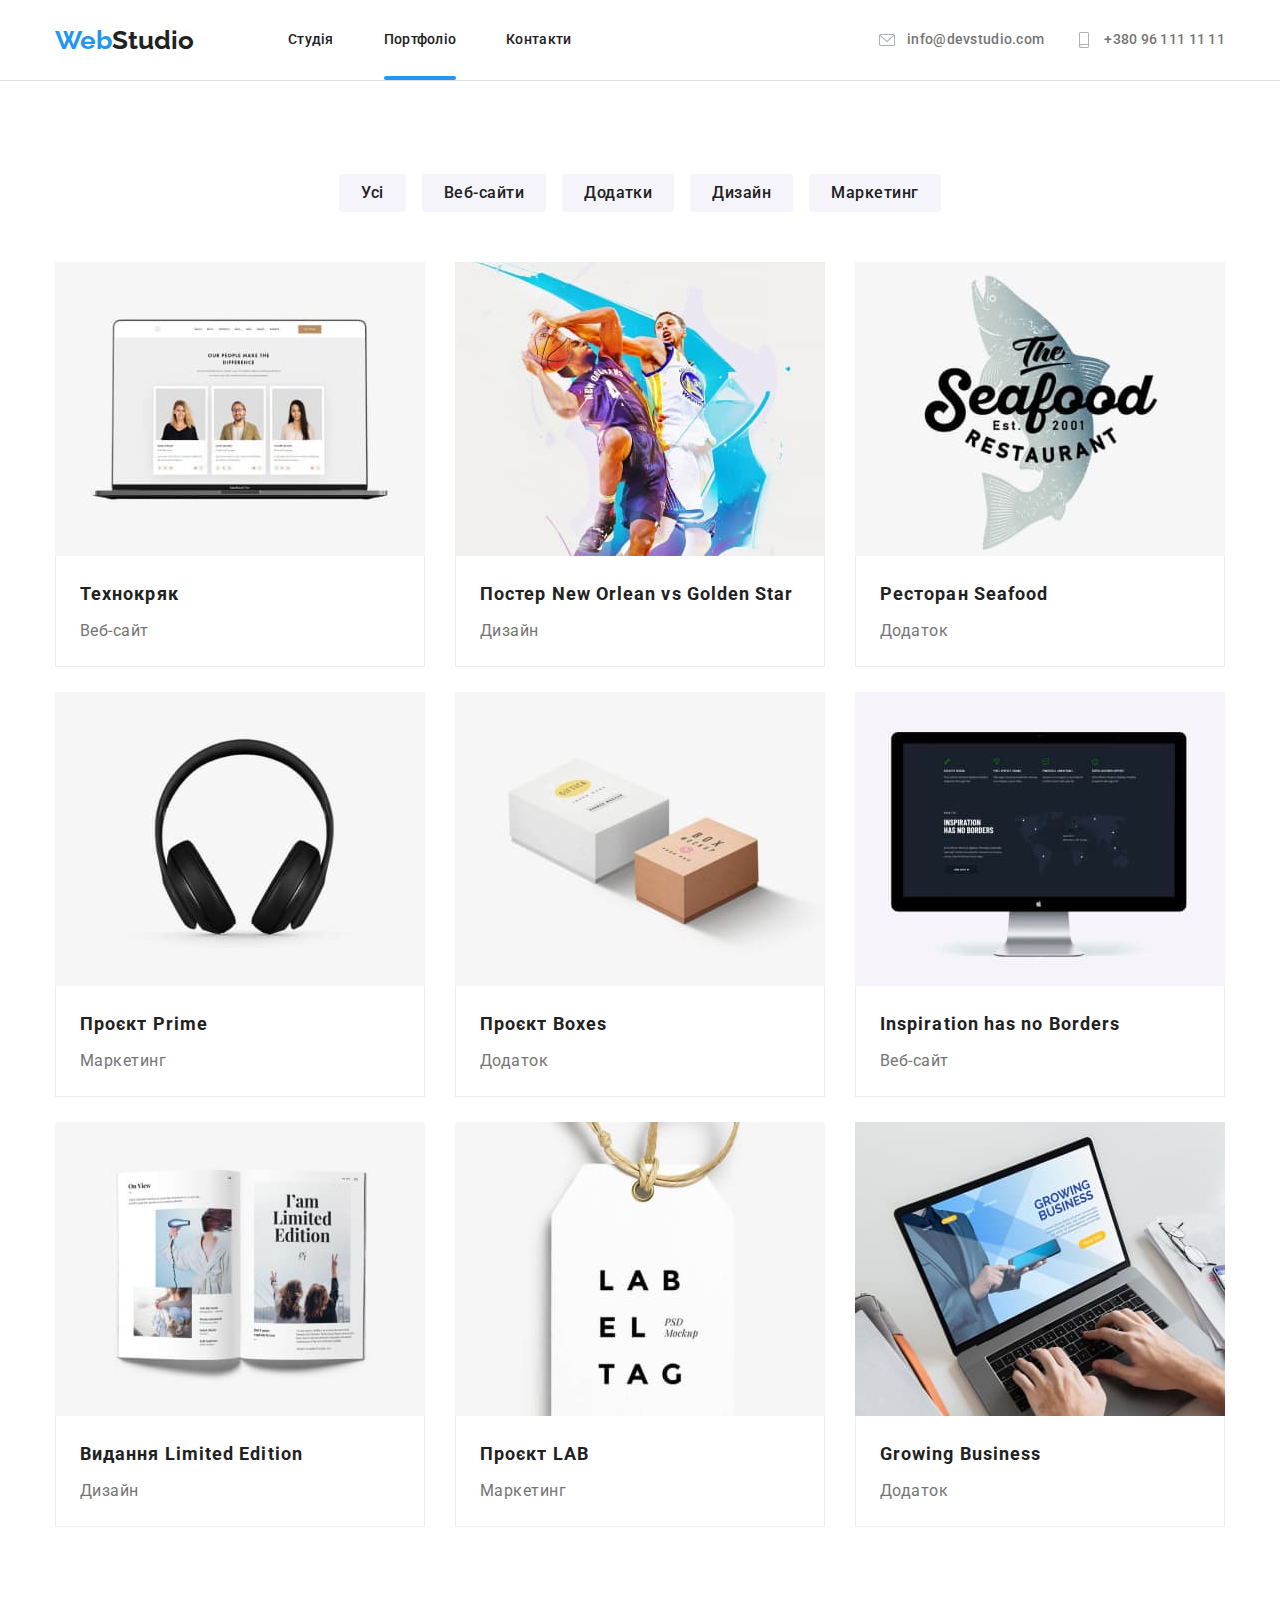
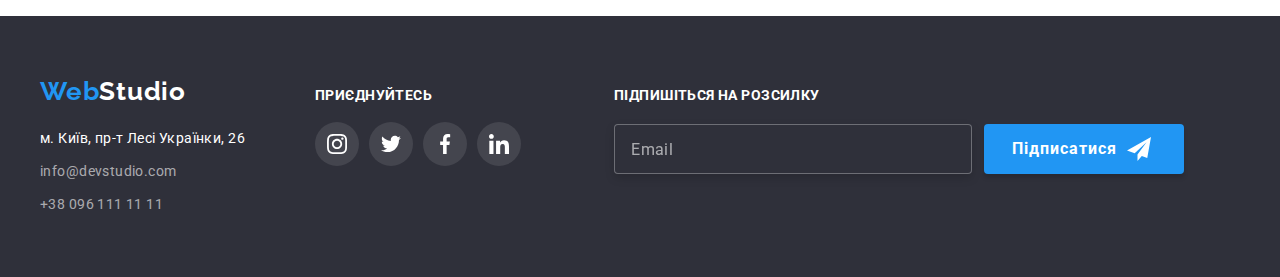
==== portfolio.html @ 2f9e38d9 "v8" ====
<!DOCTYPE html>
<html lang="en">
<head>
    <meta charset="UTF-8">
    <meta http-equiv="X-UA-Compatible" content="IE=edge">
    <meta name="viewport" content="width=device-width, initial-scale=1.0">
    <title>Portfolio</title>
    <link rel="preconnect" href="https://fonts.googleapis.com">
    <link rel="preconnect" href="https://fonts.gstatic.com" crossorigin>
    <link href="https://fonts.googleapis.com/css2?family=Raleway:wght@700&family=Roboto:wght@400;500;700;900&display=swap" rel="stylesheet">
    <link rel="stylesheet" href="https://cdnjs.cloudflare.com/ajax/libs/modern-normalize/1.1.0/modern-normalize.min.css">
    <link rel="stylesheet" href="./css/main.min.css">
</head>

<body>
    <header class="header">
            <div class="header-box  header-box--conteiner header-box--div-header">
                    <a class="header__logo-studio" href="./index.html"><span class="header__logo-web">Web</span>Studio</a>
            
                    

                        <nav>
                            <ul class="site-nav">   
                                
                                <li class="site-nav__item"><a href="./index.html" class="site-nav__link">Студія</a></li>
                                <li class="site-nav__item"><a href="./portfolio.html" class="site-nav__link site-nav__link--current">Портфоліо</a></li>
                                <li class="site-nav__item"><a href="" class="site-nav__link">Контакти</a></li>
                            </ul>
                
                        </nav>
                    
                        
                        <ul class="contacts">

                            <li class="contacts__item"> 
                                        <a href="mailto:info@devstudio.com" class="contacts__mailto-link">
                                        
                                            <svg class="contacts__icons" width="20px" height="16px">
                                            
                                                <use href="./images/icons.svg#icon-envelope"></use>
                                            
                                            </svg>

                                            info@devstudio.com 

                                        </a>
                             </li>

                            <li class="contacts__item"> 
                                    <a href="tel:+380961111111" class="contacts__tel-link">
                                        <svg class="contacts__icons" width="20px" height="16px">
                                        
                                            <use href="./images/icons.svg#icon-smartphone"></use>
                                        
                                        </svg>
                                        +380 96 111 11 11
                                    </a>
                            </li>
                        </ul>
                        
            </div>
                
    </header>
    <main class="main-flex">
        
        <section class="section">
            
                
                <h1 class="visually-hidden">Наші проекти</h1>
                <ul class="buttons-filters">
                    <li><button type="button" class="button-filter-item all">Усі</button></li>
                    <li><button type="button" class="button-filter-item">Веб-сайти</button></li>
                    <li><button type="button" class="button-filter-item">Додатки</button></li>
                    <li><button type="button" class="button-filter-item">Дизайн</button></li>
                    <li><button type="button" class="button-filter-item">Маркетинг</button></li>
                </ul>
                


             
                <ul class="cards-title">
                    
                    <li class="cards">
                        
                            
                        <a href="#" class="cards-link"> 
                                
                            <div class="description">

                                <img src="./images/texnocrack.jpg" alt="фото" width="370" style="display: block;">
                                <p class="description-text">
                                    Ресурс пропонує комплексні пропозиції з різним рівнем функціоналу та сервісів. 
                                    Все це дозволить відвідувачу отримати вичерпні відомості про компанію чи приватну особу.
                                </p>
                            </div>

                            <div class="cards-text">
                                <h2>Технокряк</h2> 
                                <p>Веб-сайт</p>
                            </div>
                                    
                        </a>
                            
                       
                    </li>

                    <li class="cards">
                        <a href="#" class="cards-link">
                            <div class="description">
                                <img src="./images/bascetball.jpg" alt="фото" width="370" style="display: block;">
                                <p class="description-text">
                                    Ресурс пропонує комплексні пропозиції з різним рівнем функціоналу та сервісів.
                                    Все це дозволить відвідувачу отримати вичерпні відомості про компанію чи приватну особу.
                                </p>
                            </div>
                            
                            <div class="cards-text">
                                <h2>Постер New Orlean vs Golden Star</h2> 
                                <p>Дизайн</p>
                            </div>    
                        </a>
                    </li>

                    <li class="cards">
                        <a href="#" class="cards-link">
                            <div class="description">
                            
                                <img src="./images/restaurant.jpg" alt="фото" width="370" style="display: block;">
                                <p class="description-text">
                                    Ресурс пропонує комплексні пропозиції з різним рівнем функціоналу та сервісів.
                                    Все це дозволить відвідувачу отримати вичерпні відомості про компанію чи приватну особу.
                                </p>
                            </div>

                            <div class="cards-text">
                                <h2>Ресторан Seafood</h2> 
                                <p>Додаток</p>
                            </div>    
                        </a>
                    </li>

                    <li class="cards">
                        <a href="#" class="cards-link">
                            <div class="description">
                            
                                <img src="./images/headset.jpg" alt="фото" width="370" style="display: block;">
                                <p class="description-text">
                                    Ресурс пропонує комплексні пропозиції з різним рівнем функціоналу та сервісів.
                                    Все це дозволить відвідувачу отримати вичерпні відомості про компанію чи приватну особу.
                                </p>
                            </div>

                            <div class="cards-text">
                                <h2>Проєкт Prime</h2> 
                                <p>Маркетинг</p>
                            </div>    
                        </a>
                    </li>

                    <li class="cards">
                        <a href="#" class="cards-link">
                            <div class="description">
                            
                                <img src="./images/boxs.jpg" alt="фото" width="370" style="display: block;">
                                <p class="description-text">
                                    Ресурс пропонує комплексні пропозиції з різним рівнем функціоналу та сервісів.
                                    Все це дозволить відвідувачу отримати вичерпні відомості про компанію чи приватну особу.
                                </p>
                            </div>

                            <div class="cards-text">
                                <h2>Проєкт Boxes</h2> 
                                <p>Додаток</p>
                            </div>    
                        </a>
                    </li>

                    <li class="cards">
                        <a href="#" class="cards-link">
                            <div class="description">
                            
                                <img src="./images/computer.jpg" alt="фото" width="370" style="display: block;">
                                <p class="description-text">
                                    Ресурс пропонує комплексні пропозиції з різним рівнем функціоналу та сервісів.
                                    Все це дозволить відвідувачу отримати вичерпні відомості про компанію чи приватну особу.
                                </p>
                            </div>

                            <div class="cards-text">
                                <h2>Inspiration has no Borders</h2> 
                                <p>Веб-сайт</p>
                            </div>    
                        </a>
                    </li>

                    <li class="cards">
                        <a href="#" class="cards-link">
                            <div class="description">
                            
                                <img src="./images/limitededition.jpg" alt="фото" width="370" style="display: block;">
                                <p class="description-text">
                                    Ресурс пропонує комплексні пропозиції з різним рівнем функціоналу та сервісів.
                                    Все це дозволить відвідувачу отримати вичерпні відомості про компанію чи приватну особу.
                                </p>
                            </div>

                            <div class="cards-text">
                                <h2>Видання Limited Edition</h2> 
                                <p>Дизайн</p>
                            </div>    
                        </a>
                    </li>

                    <li class="cards">
                        <a href="#" class="cards-link">
                            <div class="description">
                            
                                <img src="./images//labeltag.jpg" alt="фото" width="370" style="display: block;">
                                <p class="description-text">
                                    Ресурс пропонує комплексні пропозиції з різним рівнем функціоналу та сервісів.
                                    Все це дозволить відвідувачу отримати вичерпні відомості про компанію чи приватну особу.
                                </p>
                            </div>

                            <div class="cards-text">
                                <h2>Проєкт LAB</h2> 
                                <p>Маркетинг</p>
                            </div>    
                        </a>
                        
                    </li>

                    <li class="cards">
                        <a href="#" class="cards-link">
                            <div class="description">
                            
                                <img src="./images/growingbusiness.jpg" alt="фото" width="370" style="display: block;">
                                <p class="description-text">
                                    Ресурс пропонує комплексні пропозиції з різним рівнем функціоналу та сервісів.
                                    Все це дозволить відвідувачу отримати вичерпні відомості про компанію чи приватну особу.
                                </p>
                            </div>

                            <div class="cards-text">
                                <h2>Growing Business</h2> 
                                <p>Додаток</p>
                            </div>    
                        </a>
                    </li>
                </ul>
            
            </section>
            
    </main>

<footer class="footer">
    <div class="conteiner-footer">
        <div class="text-footer">
            <a class="logo-studio-footer" href="/index.html"><span class="logo-web-footer">Web</span>Studio</a>


            <address>



                <ul class="link-footer-css">
                    <li>
                        <a href="https://goo.gl/maps/pFW4mfFTcQWzBByp8" target="_blank " rel="noreferrer noopener"
                            class="footer-adress">м. Київ, пр-т Лесі Українки, 26</a>
                    </li>

                    <li>
                        <a href="mailto:info@devstudio.com" class="link-footer">info@devstudio.com</a>
                    </li>

                    <li>
                        <a href="tel:+380961111111" class="link-footer">+38 096 111 11 11</a>
                    </li>
                </ul>
            </address>
        </div>


        <div class="footer-soc-links">
            <h2>Приєднуйтесь</h2>

            <ul class="footer-soc-list">
                <li class="footer-soc-item">
                    <a href="#" class="footer-soc-link">

                        <svg class="footer-soc-icons" width="20px" height="20px">

                            <use href="./images/icons.svg#icon-instagram"></use>

                        </svg>
                    </a>
                </li>

                <li class="footer-soc-item">
                    <a href="#" class="footer-soc-link">

                        <svg class="footer-soc-icons" width="20px" height="20px">

                            <use href="./images/icons.svg#icon-twitter"></use>

                        </svg>
                    </a>
                </li>
                <li class="footer-soc-item">
                    <a href="#" class="footer-soc-link">

                        <svg class="footer-soc-icons" width="20px" height="20px">

                            <use href="./images/icons.svg#icon-facebook"></use>

                        </svg>
                    </a>
                </li>
                <li class="footer-soc-item">
                    <a href="#" class="footer-soc-link">

                        <svg class="footer-soc-icons" width="20px" height="20px">

                            <use href="./images/icons.svg#icon-linkedin"></use>

                        </svg>
                    </a>
                </li>
            </ul>
        </div>
        <div class="subscribe-tg">
            <form class="subscribe-tg-form">

                <label for="mail">Підпишіться на розсилку</label>
                <div class="subscribe-box">
                    <input type="email" name="mail" id="mail" required placeholder="Email">


                    <button type="submit">Підписатися
                        <svg class="subscribe-icon" width="20px" height="20px">

                            <use href="./images/iconsend.svg#icon-send"></use>

                        </svg>
                    </button>

                </div>


            </form>

        </div>



    </div>
</footer>
    
</body>
</html>
---- css/main.min.css ----
a{text-decoration:none}li{list-style:none}h1,h2,h3,h4,h5,h6,p,ul{margin:0;padding:0}.section{padding-bottom:94px;padding-top:94px}.visually-hidden{position:absolute;width:1px;height:1px;margin:-1px;border:0;padding:0;white-space:nowrap;-webkit-clip-path:inset(100%);clip-path:inset(100%);clip:rect(0 0 0 0);overflow:hidden}.header{box-shadow:0px 1px 0px rgba(0,0,0,.12)}.header-box{display:flex}.header-box--conteiner{width:1200px;padding:0px 15px;align-items:center;margin-left:auto;margin-right:auto}.header__logo-studio{color:#212121;font-family:"Raleway";font-style:normal;font-weight:700;font-size:26px;line-height:31px;margin-right:94px}.header__logo-studio .header__logo-web{color:#2196f3;font-family:"Raleway";font-style:normal;font-weight:700;font-size:26px;line-height:1.19}.site-nav{display:flex;margin-left:auto;margin:0}.site-nav li{margin-right:50px}.site-nav .site-nav__item:last-child{margin:0px}.site-nav__link{position:relative;font-family:"Roboto";font-style:normal;font-weight:500;font-size:14px;line-height:1.14;letter-spacing:.02em;color:#212121;padding:32px 0px;display:block}.site-nav__link::after{position:absolute;content:"";width:100%;height:4px;display:block;border-radius:2px;background-color:#2196f3;bottom:0;left:0;opacity:0;transition:250ms cubic-bezier(0.4, 0, 0.2, 1)}.site-nav__link:hover::after{opacity:1}.site-nav__link--current::after{opacity:1}.site-nav__link-current{color:#2196f3}.site-nav__link:hover,.site-nav__link:focus{color:#2196f3;transition:250ms cubic-bezier(0.4, 0, 0.2, 1)}.contacts{display:flex;margin-left:auto}.contacts .site-nav__item+.site-nav__item{margin-left:34px}.contacts__mailto-link{font-family:"Roboto";font-style:normal;font-weight:500;font-size:14px;line-height:1.14;letter-spacing:.02em;color:#757575;padding:32px 0px;display:flex;align-items:center;margin-right:30px}.contacts__mailto-link:hover,.contacts__mailto-link:focus{color:#2196f3;transition:250ms cubic-bezier(0.4, 0, 0.2, 1)}.contacts__tel-link{font-family:"Roboto";font-style:normal;font-weight:500;font-size:14px;line-height:1.14;letter-spacing:.02em;color:#757575;padding:32px 0px;display:flex;align-items:center}.contacts__tel-link:hover,.contacts__tel-link:focus{color:#2196f3;transition:250ms cubic-bezier(0.4, 0, 0.2, 1)}.contacts__icons{fill:#afb1b8;margin-right:10px}.contacts__mailto-link:hover .contacts__icons{fill:#2196f3;transition:250ms cubic-bezier(0.4, 0, 0.2, 1)}.contacts__mailto-link:focus .contacts__icons{fill:#2196f3;transition:250ms cubic-bezier(0.4, 0, 0.2, 1)}.contacts__tel-link:hover .contacts__icons{fill:#2196f3;transition:250ms cubic-bezier(0.4, 0, 0.2, 1)}.contacts__tel-link:focus .contacts__icons{fill:#2196f3;transition:250ms cubic-bezier(0.4, 0, 0.2, 1)}.tittle-section{padding:200px 0px;max-width:1600px;height:600px;margin-left:auto;margin-right:auto;background-color:#2f303a;background-image:linear-gradient(to right, rgba(47, 48, 58, 0.4), rgba(47, 48, 58, 0.4)),url(../images/mainbckg.jpg);background-repeat:no-repeat;background-size:cover;background-position:center}.tittle-section__heading{font-family:"Roboto";font-style:normal;font-weight:900;font-size:44px;line-height:1.36;color:#fff;text-align:center;margin-left:auto;margin-right:auto}.tittle-section__button{background-color:#2196f3;box-shadow:0px 4px 4px rgba(0,0,0,.15);border-radius:4px;border:none;font-family:"Roboto";font-style:normal;font-weight:700;line-height:1.875;color:#fff;display:block;padding:10px 32px 10px 32px;margin-left:auto;margin-right:auto;cursor:pointer;margin-top:30px}.tittle-section__button:hover{background-color:#4682b4;transition:250ms cubic-bezier(0.4, 0, 0.2, 1)}.section-advantages li{margin-left:30px;width:270px}.section-advantages h3{font-family:"Roboto";font-style:normal;font-weight:700;font-size:14px;line-height:1.14;letter-spacing:.03em;text-transform:uppercase;margin-bottom:10px}.section-advantages p{font-family:"Roboto";font-style:normal;font-weight:400;font-size:14px;line-height:1.71;letter-spacing:.03em;color:#757575}.section-advantages__box{background:#f5f4fa;border-radius:4px;display:flex;align-items:center;justify-content:center;width:270px;height:120px;gap:35px;margin-bottom:27px}.section-advantages__list{display:flex;justify-content:center}.section-advantages__list li:first-child{margin:0}.tittle-photo{padding-top:0px}.conteiner-two{width:1200px;margin-left:auto;margin-right:auto;align-items:center}.conteiner-two h2{font-family:"Roboto";font-style:normal;font-weight:700;font-size:36px;line-height:1.16;letter-spacing:.03em;color:#212121;text-align:center;margin-bottom:50px}.displayed-foto{display:flex;justify-content:center}.displayed-foto .displayed:last-child{margin:0px}.displayed-foto .displayed{margin-right:30px}.displayed-thumb{position:relative}.displayed-thumb .box-bkg{position:absolute;background:rgba(47,48,58,.8);width:370px;height:70px;bottom:0}.displayed-thumb .box-bkg h3{position:absolute;top:50%;left:50%;transform:translate(-50%, -50%);font-family:"Roboto";font-style:normal;font-weight:700;font-size:14px;line-height:.87;text-align:center;letter-spacing:.03em;text-transform:uppercase;color:#fff}.team{background:#f5f4fa}.team h2{font-family:"Roboto";font-style:normal;font-weight:700;font-size:36px;line-height:1.16;letter-spacing:.03em;color:var(--tittle-text-color);margin-bottom:50px;text-align:center}.team h3{font-family:"Roboto";font-style:normal;font-weight:500;font-size:16px;line-height:1.18;letter-spacing:.03em;text-align:center;color:var(--tittle-text-color);margin-bottom:10px}.team li{background-color:#fff}.team p{font-family:"Roboto";font-style:normal;font-weight:400;font-size:16px;line-height:1.18;letter-spacing:.03em;color:var(--paragraf-text-color);text-align:center;margin-bottom:16px}.our-team{display:flex;justify-content:center}.our-team .team-card:first-child{margin:0}.team-card{margin-left:30px}.team-card img{display:block;max-width:270px;height:260px;background:#f5f4fa}.div-team-card{background:#fff;box-shadow:0px 1px 3px rgba(0,0,0,.12),0px 1px 1px rgba(0,0,0,.14),0px 2px 1px rgba(0,0,0,.2);border-radius:0px 0px 4px 4px;background:#fff;padding-bottom:30px;padding-top:30px}.cards-soc-list{display:flex;justify-content:center;gap:10px}.cards-soc-item{width:44px;height:44px}.cards-soc-link{width:100%;height:100%;border-radius:50%;display:flex;align-items:center;justify-content:center}.cards-soc-link:hover{background-color:#2196f3;transition:250ms cubic-bezier(0.4, 0, 0.2, 1)}.cards-soc-link:focus{background-color:#2196f3;transition:250ms cubic-bezier(0.4, 0, 0.2, 1)}.cards-soc-link:focus .cards-soc-icons{fill:#fff;transition:250ms cubic-bezier(0.4, 0, 0.2, 1)}.cards-soc-link:hover .cards-soc-icons{fill:#fff;transition:250ms cubic-bezier(0.4, 0, 0.2, 1)}.cards-soc-icons{fill:#afb1b8}.regular-customers{font-family:"Roboto";font-style:normal;font-weight:700;font-size:36px;line-height:42px;text-align:center;letter-spacing:.03em;color:#212121}.regular-customers h2{margin-bottom:50px;font-family:"Roboto";font-style:normal;font-weight:700;font-size:36px;line-height:.85;text-align:center;letter-spacing:.03em}.regular-customers-list{display:flex;justify-content:center;gap:30px}.regular-customers-item{min-width:170px;height:92px;border:1px solid #afb1b8;border-radius:4px}.regular-customers-item:hover{border-color:#2196f3;transition:250ms cubic-bezier(0.4, 0, 0.2, 1)}.regular-customers-item:hover .regular-customers-icons{fill:#2196f3;transition:250ms cubic-bezier(0.4, 0, 0.2, 1)}.regular-customers-item:focus{border-color:#2196f3;transition:250ms cubic-bezier(0.4, 0, 0.2, 1)}.regular-customers-item:focus .regular-customers-icons{fill:#2196f3;transition:250ms cubic-bezier(0.4, 0, 0.2, 1)}.regular-customers-icons{width:106px;height:60px}.regular-customers-icons{fill:#afb1b8}.regular-customers-link{width:100%;height:100%;display:flex;align-items:center;justify-content:center}.footer{background-color:#2f303a;padding-top:60px;padding-bottom:60px;display:flex}.footer-adress{font-family:"Roboto";font-style:normal;font-weight:400;font-size:14px;line-height:1.71;letter-spacing:.03em;color:#fff}.footer-adress:hover{color:#2196f3;transition:250ms cubic-bezier(0.4, 0, 0.2, 1)}.footer-adress:focus{color:#2196f3;transition:250ms cubic-bezier(0.4, 0, 0.2, 1)}.logo-studio-footer{color:#fff;font-family:"Raleway";font-style:normal;font-weight:700;font-size:26px;line-height:1.19;letter-spacing:.03em;margin-bottom:20px;display:block}.link-footer-css li{margin-bottom:9px}.link-footer-css li:last-child{margin:0px}.logo-web-footer{color:#2196f3;font-family:"Raleway";font-style:normal;font-weight:700;font-size:26px;line-height:1.19}.link-footer{font-family:"Roboto";font-style:normal;font-weight:400;font-size:14px;line-height:1.71;letter-spacing:.03em;color:rgba(255,255,255,.6)}.link-footer:hover{color:#2196f3;transition:250ms cubic-bezier(0.4, 0, 0.2, 1)}.link-footer:focus{color:#2196f3;transition:250ms cubic-bezier(0.4, 0, 0.2, 1)}.footer-soc-list{display:flex;gap:10px}.footer-soc-link{padding:12px;width:100%;height:100%;border-radius:50%;display:flex;align-items:center;justify-content:center;padding:12px;background:rgba(255,255,255,.1)}.footer-soc-link:hover{background:#2196f3;transition:250ms cubic-bezier(0.4, 0, 0.2, 1)}.footer-soc-link:focus{background:#2196f3;transition:250ms cubic-bezier(0.4, 0, 0.2, 1)}.footer-soc-item .footer-soc-icons{fill:#fff}.text-footer{margin-right:70px}.footer-soc-links h2{font-family:"Roboto";font-style:normal;font-weight:700;font-size:14px;line-height:.85;letter-spacing:.03em;text-transform:uppercase;text-align:center;color:#fff;margin-bottom:20px;text-align:left}.subscribe-icon{margin-left:10px;display:flex;align-items:center;text-align:center;width:24px;height:24px}.subscribe-tg-form{margin-left:93px;width:auto}.subscribe-box{display:flex;margin-top:20px}.subscribe-box input::-moz-placeholder{font-family:"Roboto";font-style:normal;font-weight:400;font-size:16px;line-height:20px;display:flex;align-items:center;letter-spacing:.03em;color:rgba(255,255,255,.6)}.subscribe-box input:-ms-input-placeholder{font-family:"Roboto";font-style:normal;font-weight:400;font-size:16px;line-height:20px;display:flex;align-items:center;letter-spacing:.03em;color:rgba(255,255,255,.6)}.subscribe-box input::placeholder{font-family:"Roboto";font-style:normal;font-weight:400;font-size:16px;line-height:20px;display:flex;align-items:center;letter-spacing:.03em;color:rgba(255,255,255,.6)}.subscribe-tg-form label{font-family:"Roboto";font-style:normal;font-weight:700;font-size:14px;line-height:16px;letter-spacing:.03em;text-transform:uppercase;color:#fff}.subscribe-tg-form input{width:358px;height:50px;background:#2f303a;border:1px solid rgba(255,255,255,.3);filter:drop-shadow(0px 4px 4px rgba(0, 0, 0, 0.15));border-radius:4px;margin-right:12px;color:rgba(255,255,255,.6);padding:15px 0 15px 16px}.subscribe-tg-form button{width:200px;height:50px;background:#2196f3;box-shadow:0px 4px 4px rgba(0,0,0,.15);border-radius:4px;border:none;font-family:"Roboto";font-style:normal;font-weight:700;font-size:16px;line-height:.53;display:flex;align-items:center;text-align:center;letter-spacing:.06em;padding:13px 28px 13px 28px;color:#fff;cursor:pointer}.subscribe-tg-form:hover button{background-color:#4682b4;transition:250ms cubic-bezier(0.4, 0, 0.2, 1)}.conteiner-footer{position:relative;width:1200px;margin-left:auto;margin-right:auto;display:flex;align-items:baseline}.backdrop{position:fixed;top:0;left:0;width:100%;height:100%;background:rgba(0,0,0,.2)}.backdrop.is-hidden{visibility:hidden;opacity:1;pointer-events:none}.modal{position:absolute;top:50%;left:50%;transform:translate(-50%, -50%);padding:20px;min-width:528px;min-height:581px;background:#fff;border-radius:4px;box-shadow:0px 1px 3px rgba(0,0,0,.12),0px 1px 1px rgba(0,0,0,.14),0px 2px 1px rgba(0,0,0,.2)}.modal h2{font-family:"Roboto";font-style:normal;font-weight:700;font-size:20px;line-height:23px;text-align:center;letter-spacing:.03em;color:#212121;margin-bottom:12px}.modal-close-item{display:flex;justify-content:end}.modal-close-btn{display:flex;align-items:center;width:30px;height:30px;background:#fff;border:1px solid rgba(0,0,0,.1);border-radius:50%;fill:#212121;position:absolute;top:8px;right:8px;cursor:pointer}.modal-close-btn:hover{color:#2196f3;transition:250ms cubic-bezier(0.4, 0, 0.2, 1)}.modal-close-btn:hover+.modal-icon-close{fill:#2196f3;transition:250ms cubic-bezier(0.4, 0, 0.2, 1)}.modal-close-btn:focus{color:#2196f3;transition:cubic-bezier(0.4, 0, 0.2, 1);outline:none}.modal-close-btn:focus+.modal-icon-close{fill:#2196f3;transition:250ms cubic-bezier(0.4, 0, 0.2, 1)}.modal-icon-close{fill:currentColor;padding-top:3px;padding-left:2px;padding-right:2px}.form-label{font-family:"Roboto";font-style:normal;font-weight:400;font-size:12px;line-height:.85;letter-spacing:.01em;color:#757575;display:flex;flex-direction:column;margin-bottom:4px}.modal-input{width:100%;border:1px solid rgba(33,33,33,.2);border-radius:4px;height:40px;padding-left:35px}.modal-input:hover{border-color:#2196f3;transition:250ms cubic-bezier(0.4, 0, 0.2, 1)}.modal-input:hover+.modal-icons{fill:#2196f3;transition:250ms cubic-bezier(0.4, 0, 0.2, 1)}.modal-input:focus{border-color:#2196f3;outline:none;transition:250ms cubic-bezier(0.4, 0, 0.2, 1)}.modal-input:focus+.modal-icons{fill:#2196f3;transition:250ms cubic-bezier(0.4, 0, 0.2, 1)}.js-speaker-form{padding-left:20px;padding-right:20px}.js-speaker-form input:last-child{margin:0px}.js-speaker-formlabel:last-child{margin:0px}.comment-textarea{resize:none;width:100%;height:120px;padding:12px 16px;margin-bottom:20px;border:1px solid rgba(33,33,33,.2);border-radius:4px}.comment-textarea:focus{border-color:#2196f3;outline:none;transition:250ms cubic-bezier(0.4, 0, 0.2, 1)}.comment-textarea:hover{border-color:#2196f3;transition:250ms cubic-bezier(0.4, 0, 0.2, 1)}.input-wrap{position:relative;margin-top:4px;margin-bottom:10px}.modal-icons{width:12px;height:12px;position:absolute;left:12px;top:50%;transform:translate(0%, -60%)}.form-checkbox{display:flex;justify-content:center;position:relative}.form-policy-label{font-family:"Roboto";font-style:normal;font-weight:400;line-height:1.5;letter-spacing:.03em;color:#757575;display:flex;align-items:center;justify-content:center}.form-policy-label span{width:16px;height:15px;border:2px solid #212121;border-radius:2px;margin-right:8px;display:flex;align-items:center;justify-content:center;fill:rgba(0,0,0,0)}.form-policy-icon{width:16px;height:15px;fill:#fff}.form-checkbox-input{position:absolute;top:14px;left:30px}.form-checkbox-input:checked+.form-policy-label span{background-color:#2196f3;border:none;fill:#fff}.form-policy-link{text-align:center;justify-content:center;font-family:"Roboto";font-style:normal;font-weight:400;font-size:14px;line-height:24px;letter-spacing:.03em;color:#2196f3;text-decoration:underline}.btn-from-submit{background:#188ce8;box-shadow:0px 4px 4px rgba(0,0,0,.15);border-radius:4px;font-family:"Roboto";font-style:normal;font-weight:700;font-size:16px;line-height:30px;letter-spacing:.06em;color:#fff;display:flex;align-items:center;text-align:center;margin-left:auto;margin-right:auto;border:none;width:200px;height:50px;padding:10px 52px;margin-top:40px}.btn-from-submit:hover{cursor:pointer;background-color:#4682b4;transition:250ms cubic-bezier(0.4, 0, 0.2, 1)}.buttons-filters{display:flex;justify-content:center}.buttons-filters li{margin-left:16px}.buttons-filters li:first-child{margin-left:0}.button-filter-item{background:#f5f4fa;border-radius:4px;font-family:"Roboto";font-style:normal;font-weight:500;font-size:16px;line-height:1.62;letter-spacing:.03em;border:none;color:#212121;padding:6px 22px;display:flex}.button-filter-item:focus{background-color:#2196f3;color:#fff;transition:250ms cubic-bezier(0.4, 0, 0.2, 1)}.button-filter-item:hover{background-color:#2196f3;color:#fff;transition:250ms cubic-bezier(0.4, 0, 0.2, 1)}.main-flex{display:flex;justify-content:center;width:1200px;margin-left:auto;margin-right:auto}.cards-title{display:flex;flex-wrap:wrap;margin-top:50px;justify-content:center;gap:30px}.cards{background:#fff;width:370px;height:400px}.cards:hover{transition:250ms cubic-bezier(0.4, 0, 0.2, 1);box-shadow:0px 1px 1px rgba(0,0,0,.12),0px 4px 4px rgba(0,0,0,.06),1px 4px 6px rgba(0,0,0,.16)}.cards:focus{transition:250ms cubic-bezier(0.4, 0, 0.2, 1);box-shadow:0px 1px 1px rgba(0,0,0,.12),0px 4px 4px rgba(0,0,0,.06),1px 4px 6px rgba(0,0,0,.16)}.cards a{display:block}.cards-text{padding-left:24px;padding-top:20px;padding-bottom:20px;padding-right:24px;border:1px solid #eee;border-top:none}.cards-text h2{font-family:"Roboto";font-style:normal;font-weight:700;font-size:18px;line-height:2;letter-spacing:.06em;color:#212121;margin-bottom:4px}.cards-text p{font-family:"Roboto";font-style:normal;font-weight:400;font-size:16px;line-height:1.87;letter-spacing:.03em;color:#757575}.description{position:relative;overflow:hidden}.description::before{content:"";position:absolute;background:rgba(33,150,243,.9);width:100%;height:100%;transform:translateY(101%);transition:250ms cubic-bezier(0.4, 0, 0.2, 1)}.description:hover::before{transform:translateY(0);transition:250ms cubic-bezier(0.4, 0, 0.2, 1)}.description:focus::before{transform:translateY(0);transition:250ms cubic-bezier(0.4, 0, 0.2, 1)}.description-text{position:absolute;top:0;left:0;font-family:"Roboto";font-style:normal;font-weight:400;font-size:18px;line-height:28px;padding:63px 24px;letter-spacing:.03em;color:#fff;transform:translateY(100%);transition:250ms cubic-bezier(0.4, 0, 0.2, 1)}.description-text:hover::before{transform:translateY(0);transition:250ms cubic-bezier(0.4, 0, 0.2, 1)}.description-text:focus::before{transform:translateY(0);transition:250ms cubic-bezier(0.4, 0, 0.2, 1)}.cards-link:focus .description::before{transform:translateY(0);transition:250ms cubic-bezier(0.4, 0, 0.2, 1)}.cards-link:hover .description-text{transform:translateY(0);transition:250ms cubic-bezier(0.4, 0, 0.2, 1)}.cards-link:focus .description-text{transform:translateY(0);transition:250ms cubic-bezier(0.4, 0, 0.2, 1)}.cards-link:hover .description::before{transform:translateY(0);transition:250ms cubic-bezier(0.4, 0, 0.2, 1)}/*# sourceMappingURL=main.min.css.map */
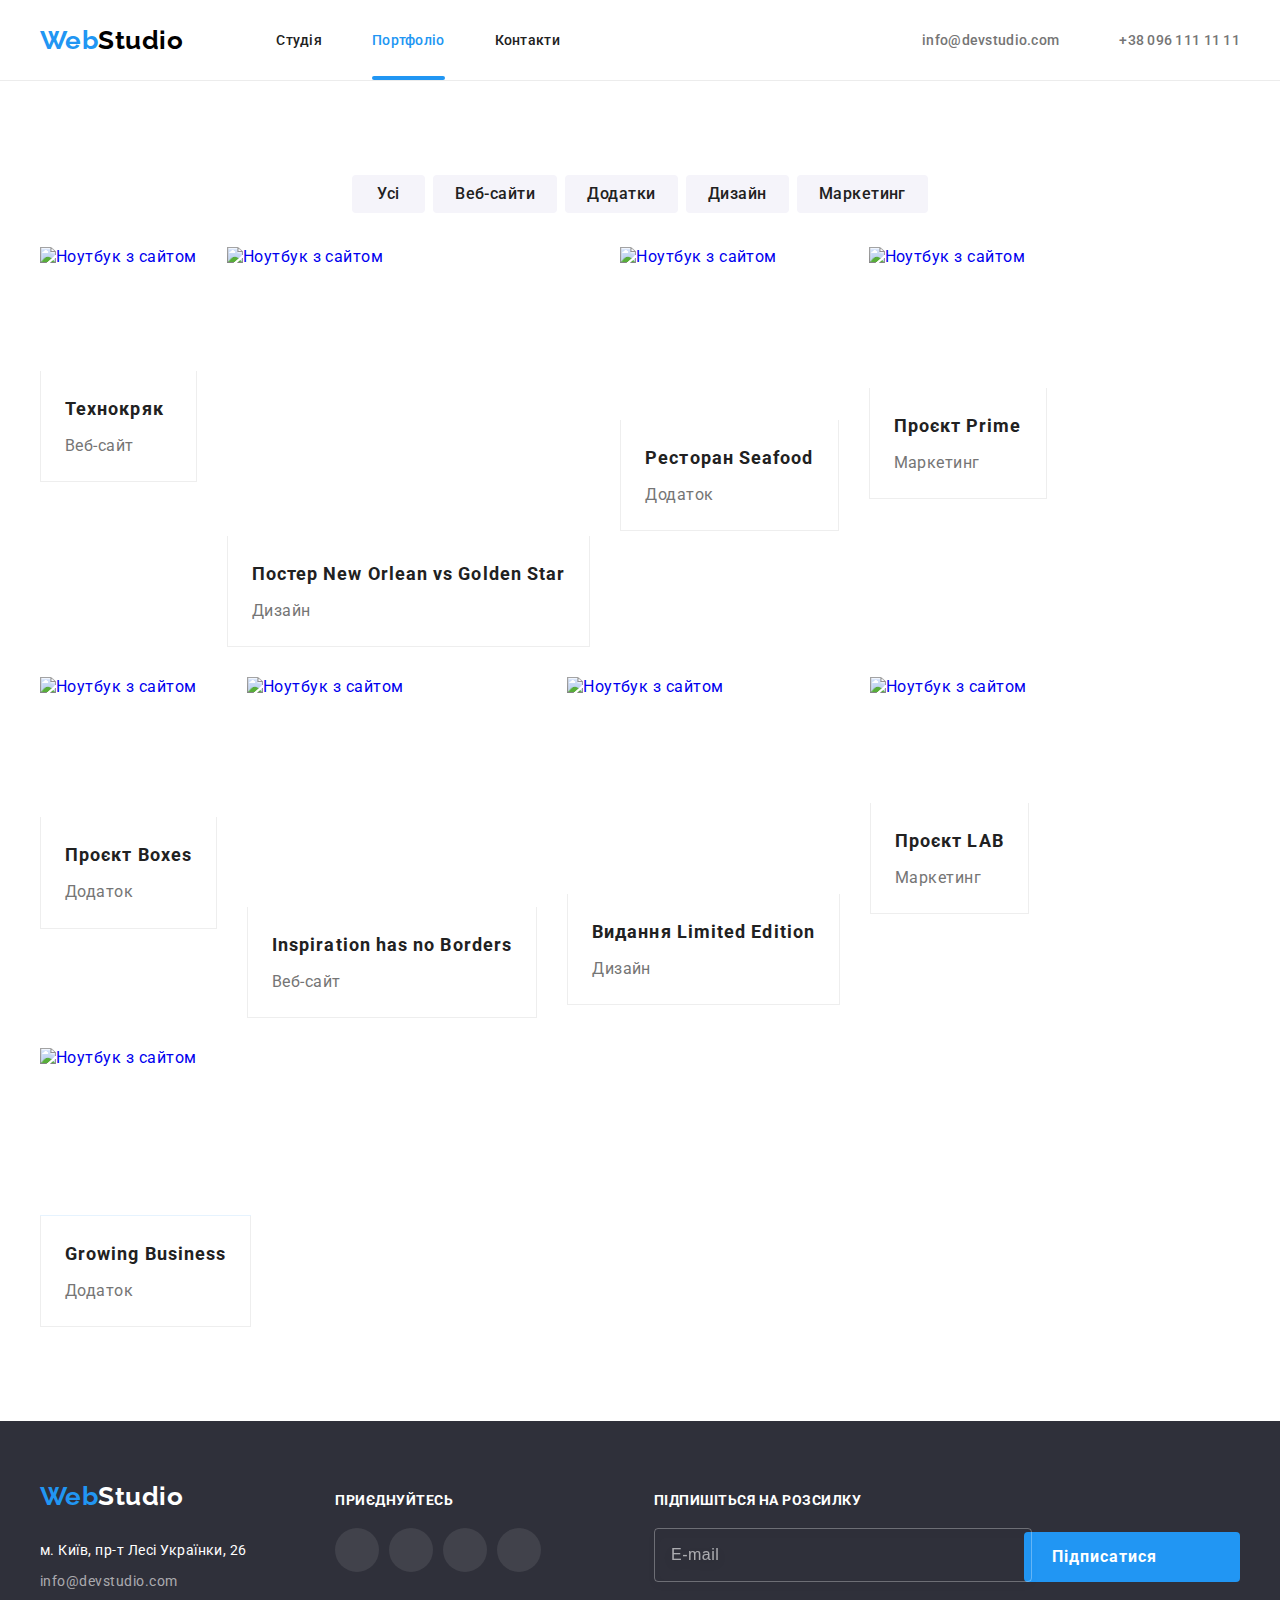
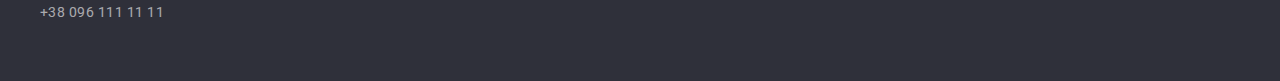
==== commit 1a67d950: "v8.24" ====
--- a/portfolio.html
+++ b/portfolio.html
@@ -1,360 +1,376 @@
 <!DOCTYPE html>
-<html lang="en">
-<head>
-    <meta charset="UTF-8">
-    <meta http-equiv="X-UA-Compatible" content="IE=edge">
-    <meta name="viewport" content="width=device-width, initial-scale=1.0">
-    <title>Portfolio</title>
-    <link rel="preconnect" href="https://fonts.googleapis.com">
-    <link rel="preconnect" href="https://fonts.gstatic.com" crossorigin>
-    <link href="https://fonts.googleapis.com/css2?family=Raleway:wght@700&family=Roboto:wght@400;500;700;900&display=swap" rel="stylesheet">
-    <link rel="stylesheet" href="https://cdnjs.cloudflare.com/ajax/libs/modern-normalize/1.1.0/modern-normalize.min.css">
-    <link rel="stylesheet" href="./css/main.min.css">
-</head>
-
-<body>
-    <header class="header">
-            <div class="header-box  header-box--conteiner header-box--div-header">
-                    <a class="header__logo-studio" href="./index.html"><span class="header__logo-web">Web</span>Studio</a>
-            
-                    
-
-                        <nav>
-                            <ul class="site-nav">   
-                                
-                                <li class="site-nav__item"><a href="./index.html" class="site-nav__link">Студія</a></li>
-                                <li class="site-nav__item"><a href="./portfolio.html" class="site-nav__link site-nav__link--current">Портфоліо</a></li>
-                                <li class="site-nav__item"><a href="" class="site-nav__link">Контакти</a></li>
-                            </ul>
-                
-                        </nav>
-                    
-                        
-                        <ul class="contacts">
-
-                            <li class="contacts__item"> 
-                                        <a href="mailto:info@devstudio.com" class="contacts__mailto-link">
-                                        
-                                            <svg class="contacts__icons" width="20px" height="16px">
-                                            
-                                                <use href="./images/icons.svg#icon-envelope"></use>
-                                            
-                                            </svg>
-
-                                            info@devstudio.com 
-
-                                        </a>
-                             </li>
-
-                            <li class="contacts__item"> 
-                                    <a href="tel:+380961111111" class="contacts__tel-link">
-                                        <svg class="contacts__icons" width="20px" height="16px">
-                                        
-                                            <use href="./images/icons.svg#icon-smartphone"></use>
-                                        
-                                        </svg>
-                                        +380 96 111 11 11
-                                    </a>
-                            </li>
-                        </ul>
-                        
-            </div>
-                
+<html lang="uk">
+  <head>
+    <meta charset="UTF-8" />
+    <meta http-equiv="X-UA-Compatible" content="IE=edge" />
+    <meta name="viewport" content="width=device-width, initial-scale=1.0" />
+    <title>Портфоліо</title>
+    <link rel="preconnect" href="https://fonts.googleapis.com" />
+    <link rel="preconnect" href="https://fonts.gstatic.com" crossorigin />
+    <link
+      href="https://fonts.googleapis.com/css2?family=Raleway:wght@700&family=Roboto:wght@400;500;700;900&display=swap"
+      rel="stylesheet"
+    />
+    <link
+      rel="stylesheet"
+      href="https://cdnjs.cloudflare.com/ajax/libs/modern-normalize/1.1.0/modern-normalize.min.css"
+      integrity="sha512-wpPYUAdjBVSE4KJnH1VR1HeZfpl1ub8YT/NKx4PuQ5NmX2tKuGu6U/JRp5y+Y8XG2tV+wKQpNHVUX03MfMFn9Q=="
+      crossorigin="anonymous"
+      referrerpolicy="no-referrer"
+    />
+    <link rel="stylesheet" href="./css/main.min.css" />
+  </head>
+
+  <body>
+    <header class="page-header">
+      <div class="container page-header__nav">
+        <a href="./index.html" class="logo page-header__logo"> <span class="logo__web">Web</span>Studio </a>
+        <nav class="site-nav">
+          <ul class="site-nav__list">
+            <li class="site-nav__item"><a href="./index.html" class="site-nav__link">Студія</a></li>
+            <li class="site-nav__item"><a href="./portfolio.html" class="site-nav__link site-nav__link--current">Портфоліо</a></li>
+            <li class="site-nav__item"><a href="#" class="site-nav__link">Контакти</a></li>
+          </ul>
+        </nav>
+
+        <ul class="contacts">
+          <li class="contacts__item">
+            <a href="mailto:info@devstudio.com" class="contacts__link">
+              <svg class="contacts__icon" width="16" height="12">
+                <use href="./images/icons.svg#icon-envelope"></use>
+              </svg>
+              info@devstudio.com
+            </a>
+          </li>
+          <li class="contacts__item">
+            <a href="tel:+380961111111" class="contacts__link">
+              <svg class="contacts__icon" width="10" height="16">
+                <use href="./images/icons.svg#icon-smartphone"></use>
+              </svg>
+              +38 096 111 11 11
+            </a>
+          </li>
+        </ul>
+      </div>
     </header>
-    <main class="main-flex">
-        
-        <section class="section">
-            
-                
-                <h1 class="visually-hidden">Наші проекти</h1>
-                <ul class="buttons-filters">
-                    <li><button type="button" class="button-filter-item all">Усі</button></li>
-                    <li><button type="button" class="button-filter-item">Веб-сайти</button></li>
-                    <li><button type="button" class="button-filter-item">Додатки</button></li>
-                    <li><button type="button" class="button-filter-item">Дизайн</button></li>
-                    <li><button type="button" class="button-filter-item">Маркетинг</button></li>
-                </ul>
-                
-
-
-             
-                <ul class="cards-title">
-                    
-                    <li class="cards">
-                        
-                            
-                        <a href="#" class="cards-link"> 
-                                
-                            <div class="description">
-
-                                <img src="./images/texnocrack.jpg" alt="фото" width="370" style="display: block;">
-                                <p class="description-text">
-                                    Ресурс пропонує комплексні пропозиції з різним рівнем функціоналу та сервісів. 
-                                    Все це дозволить відвідувачу отримати вичерпні відомості про компанію чи приватну особу.
-                                </p>
-                            </div>
-
-                            <div class="cards-text">
-                                <h2>Технокряк</h2> 
-                                <p>Веб-сайт</p>
-                            </div>
-                                    
-                        </a>
-                            
-                       
-                    </li>
-
-                    <li class="cards">
-                        <a href="#" class="cards-link">
-                            <div class="description">
-                                <img src="./images/bascetball.jpg" alt="фото" width="370" style="display: block;">
-                                <p class="description-text">
-                                    Ресурс пропонує комплексні пропозиції з різним рівнем функціоналу та сервісів.
-                                    Все це дозволить відвідувачу отримати вичерпні відомості про компанію чи приватну особу.
-                                </p>
-                            </div>
-                            
-                            <div class="cards-text">
-                                <h2>Постер New Orlean vs Golden Star</h2> 
-                                <p>Дизайн</p>
-                            </div>    
-                        </a>
-                    </li>
-
-                    <li class="cards">
-                        <a href="#" class="cards-link">
-                            <div class="description">
-                            
-                                <img src="./images/restaurant.jpg" alt="фото" width="370" style="display: block;">
-                                <p class="description-text">
-                                    Ресурс пропонує комплексні пропозиції з різним рівнем функціоналу та сервісів.
-                                    Все це дозволить відвідувачу отримати вичерпні відомості про компанію чи приватну особу.
-                                </p>
-                            </div>
-
-                            <div class="cards-text">
-                                <h2>Ресторан Seafood</h2> 
-                                <p>Додаток</p>
-                            </div>    
-                        </a>
-                    </li>
-
-                    <li class="cards">
-                        <a href="#" class="cards-link">
-                            <div class="description">
-                            
-                                <img src="./images/headset.jpg" alt="фото" width="370" style="display: block;">
-                                <p class="description-text">
-                                    Ресурс пропонує комплексні пропозиції з різним рівнем функціоналу та сервісів.
-                                    Все це дозволить відвідувачу отримати вичерпні відомості про компанію чи приватну особу.
-                                </p>
-                            </div>
-
-                            <div class="cards-text">
-                                <h2>Проєкт Prime</h2> 
-                                <p>Маркетинг</p>
-                            </div>    
-                        </a>
-                    </li>
-
-                    <li class="cards">
-                        <a href="#" class="cards-link">
-                            <div class="description">
-                            
-                                <img src="./images/boxs.jpg" alt="фото" width="370" style="display: block;">
-                                <p class="description-text">
-                                    Ресурс пропонує комплексні пропозиції з різним рівнем функціоналу та сервісів.
-                                    Все це дозволить відвідувачу отримати вичерпні відомості про компанію чи приватну особу.
-                                </p>
-                            </div>
-
-                            <div class="cards-text">
-                                <h2>Проєкт Boxes</h2> 
-                                <p>Додаток</p>
-                            </div>    
-                        </a>
-                    </li>
-
-                    <li class="cards">
-                        <a href="#" class="cards-link">
-                            <div class="description">
-                            
-                                <img src="./images/computer.jpg" alt="фото" width="370" style="display: block;">
-                                <p class="description-text">
-                                    Ресурс пропонує комплексні пропозиції з різним рівнем функціоналу та сервісів.
-                                    Все це дозволить відвідувачу отримати вичерпні відомості про компанію чи приватну особу.
-                                </p>
-                            </div>
-
-                            <div class="cards-text">
-                                <h2>Inspiration has no Borders</h2> 
-                                <p>Веб-сайт</p>
-                            </div>    
-                        </a>
-                    </li>
-
-                    <li class="cards">
-                        <a href="#" class="cards-link">
-                            <div class="description">
-                            
-                                <img src="./images/limitededition.jpg" alt="фото" width="370" style="display: block;">
-                                <p class="description-text">
-                                    Ресурс пропонує комплексні пропозиції з різним рівнем функціоналу та сервісів.
-                                    Все це дозволить відвідувачу отримати вичерпні відомості про компанію чи приватну особу.
-                                </p>
-                            </div>
-
-                            <div class="cards-text">
-                                <h2>Видання Limited Edition</h2> 
-                                <p>Дизайн</p>
-                            </div>    
-                        </a>
-                    </li>
-
-                    <li class="cards">
-                        <a href="#" class="cards-link">
-                            <div class="description">
-                            
-                                <img src="./images//labeltag.jpg" alt="фото" width="370" style="display: block;">
-                                <p class="description-text">
-                                    Ресурс пропонує комплексні пропозиції з різним рівнем функціоналу та сервісів.
-                                    Все це дозволить відвідувачу отримати вичерпні відомості про компанію чи приватну особу.
-                                </p>
-                            </div>
-
-                            <div class="cards-text">
-                                <h2>Проєкт LAB</h2> 
-                                <p>Маркетинг</p>
-                            </div>    
-                        </a>
-                        
-                    </li>
-
-                    <li class="cards">
-                        <a href="#" class="cards-link">
-                            <div class="description">
-                            
-                                <img src="./images/growingbusiness.jpg" alt="фото" width="370" style="display: block;">
-                                <p class="description-text">
-                                    Ресурс пропонує комплексні пропозиції з різним рівнем функціоналу та сервісів.
-                                    Все це дозволить відвідувачу отримати вичерпні відомості про компанію чи приватну особу.
-                                </p>
-                            </div>
-
-                            <div class="cards-text">
-                                <h2>Growing Business</h2> 
-                                <p>Додаток</p>
-                            </div>    
-                        </a>
-                    </li>
-                </ul>
-            
-            </section>
-            
+
+    <main>
+      <section class="section projects-section">
+        <div class="container">
+          <h1 class="section__title visually-hidden">Наші проєкти</h1>
+          <ul class="filters">
+            <li class="filters__item">
+              <button type="button" class="filters__button">Усі</button>
+            </li>
+            <li class="filters__item">
+              <button type="button" class="filters__button">Веб-сайти</button>
+            </li>
+            <li class="filters__item">
+              <button type="button" class="filters__button">Додатки</button>
+            </li>
+            <li class="filters__item">
+              <button type="button" class="filters__button">Дизайн</button>
+            </li>
+            <li class="filters__item">
+              <button type="button" class="filters__button">Маркетинг</button>
+            </li>
+          </ul>
+
+          <ul class="projects">
+            <li>
+              <a href="#" class="projects__link" target="_blank" rel="noreferrer noopener">
+                <div class="projects__box">
+                  <img
+                    src="./images/technocrack.jpg"
+                    alt="Ноутбук з сайтом"
+                    width="370"
+                    height="294"
+                  />
+                  <div class="overlay">
+                    <p class="overlay__text">
+                      Ресурс пропонує комплексні пропозиції з різним рівнем функціоналу та сервісів.
+                      Все це дозволить відвідувачу отримати вичерпні відомості про компанію чи
+                      приватну особу.
+                    </p>
+                  </div>
+                </div>
+                <div class="projects__description">
+                  <h2 class="projects__name">Технокряк</h2>
+                  <p class="projects__type">Веб-сайт</p>
+                </div>
+              </a>
+            </li>
+            <li>
+              <a href="#" class="projects__link" target="_blank" rel="noreferrer noopener">
+                <div class="projects__box">
+                  <img
+                    src="./images/poster.jpg"
+                    alt="Ноутбук з сайтом"
+                    width="370"
+                    height="294"
+                  />
+                  <div class="overlay">
+                    <p class="overlay__text">
+                      Ресурс пропонує комплексні пропозиції з різним рівнем функціоналу та сервісів.
+                      Все це дозволить відвідувачу отримати вичерпні відомості про компанію чи
+                      приватну особу.
+                    </p>
+                  </div>
+                </div>
+                <div class="projects__description">
+                  <h2 class="projects__name">Постер New Orlean vs Golden Star</h2>
+                  <p class="projects__type">Дизайн</p>
+                </div>
+              </a>
+            </li>
+            <li>
+              <a href="#" class="projects__link" target="_blank" rel="noreferrer noopener">
+                <div class="projects__box">
+                  <img
+                    src="./images/seafood.jpg"
+                    alt="Ноутбук з сайтом"
+                    width="370"
+                    height="294"
+                  />
+                  <div class="overlay">
+                    <p class="overlay__text">
+                      Ресурс пропонує комплексні пропозиції з різним рівнем функціоналу та сервісів.
+                      Все це дозволить відвідувачу отримати вичерпні відомості про компанію чи
+                      приватну особу.
+                    </p>
+                  </div>
+                </div>
+                <div class="projects__description">
+                  <h2 class="projects__name">Ресторан Seafood</h2>
+                  <p class="projects__type">Додаток</p>
+                </div>
+              </a>
+            </li>
+            <li>
+              <a href="#" class="projects__link" target="_blank" rel="noreferrer noopener">
+                <div class="projects__box">
+                  <img
+                    src="./images/prime.jpg"
+                    alt="Ноутбук з сайтом"
+                    width="370"
+                    height="294"
+                  />
+                  <div class="overlay">
+                    <p class="overlay__text">
+                      Ресурс пропонує комплексні пропозиції з різним рівнем функціоналу та сервісів.
+                      Все це дозволить відвідувачу отримати вичерпні відомості про компанію чи
+                      приватну особу.
+                    </p>
+                  </div>
+                </div>
+                <div class="projects__description">
+                  <h2 class="projects__name">Проєкт Prime</h2>
+                  <p class="projects__type">Маркетинг</p>
+                </div>
+              </a>
+            </li>
+            <li>
+              <a href="#" class="projects__link" target="_blank" rel="noreferrer noopener">
+                <div class="projects__box">
+                  <img
+                    src="./images/boxes.jpg"
+                    alt="Ноутбук з сайтом"
+                    width="370"
+                    height="294"
+                  />
+                  <div class="overlay">
+                    <p class="overlay__text">
+                      Ресурс пропонує комплексні пропозиції з різним рівнем функціоналу та сервісів.
+                      Все це дозволить відвідувачу отримати вичерпні відомості про компанію чи
+                      приватну особу.
+                    </p>
+                  </div>
+                </div>
+                <div class="projects__description">
+                  <h2 class="projects__name">Проєкт Boxes</h2>
+                  <p class="projects__type">Додаток</p>
+                </div>
+              </a>
+            </li>
+            <li>
+              <a href="#" class="projects__link" target="_blank" rel="noreferrer noopener">
+                <div class="projects__box">
+                  <img
+                    src="./images/inspiration.jpg"
+                    alt="Ноутбук з сайтом"
+                    width="370"
+                    height="294"
+                  />
+                  <div class="overlay">
+                    <p class="overlay__text">
+                      Ресурс пропонує комплексні пропозиції з різним рівнем функціоналу та сервісів.
+                      Все це дозволить відвідувачу отримати вичерпні відомості про компанію чи
+                      приватну особу.
+                    </p>
+                  </div>
+                </div>
+                <div class="projects__description">
+                  <h2 class="projects__name">Inspiration has no Borders</h2>
+                  <p class="projects__type">Веб-сайт</p>
+                </div>
+              </a>
+            </li>
+            <li>
+              <a href="#" class="projects__link" target="_blank" rel="noreferrer noopener">
+                <div class="projects__box">
+                  <img
+                    src="./images/limitededition.jpg"
+                    alt="Ноутбук з сайтом"
+                    width="370"
+                    height="294"
+                  />
+                  <div class="overlay">
+                    <p class="overlay__text">
+                      Ресурс пропонує комплексні пропозиції з різним рівнем функціоналу та сервісів.
+                      Все це дозволить відвідувачу отримати вичерпні відомості про компанію чи
+                      приватну особу.
+                    </p>
+                  </div>
+                </div>
+                <div class="projects__description">
+                  <h2 class="projects__name">Видання Limited Edition</h2>
+                  <p class="projects__type">Дизайн</p>
+                </div>
+              </a>
+            </li>
+            <li>
+              <a href="#" class="projects__link" target="_blank" rel="noreferrer noopener">
+                <div class="projects__box">
+                  <img
+                    src="./images/lab.jpg"
+                    alt="Ноутбук з сайтом"
+                    width="370"
+                    height="294"
+                  />
+                  <div class="overlay">
+                    <p class="overlay__text">
+                      Ресурс пропонує комплексні пропозиції з різним рівнем функціоналу та сервісів.
+                      Все це дозволить відвідувачу отримати вичерпні відомості про компанію чи
+                      приватну особу.
+                    </p>
+                  </div>
+                </div>
+                <div class="projects__description">
+                  <h2 class="projects__name">Проєкт LAB</h2>
+                  <p class="projects__type">Маркетинг</p>
+                </div>
+              </a>
+            </li>
+            <li>
+              <a href="#" class="projects__link" target="_blank" rel="noreferrer noopener">
+                <div class="projects__box">
+                  <img
+                    src="./images/bussines.jpg"
+                    alt="Ноутбук з сайтом"
+                    width="370"
+                    height="294"
+                  />
+                  <div class="overlay">
+                    <p class="overlay__text">
+                      Ресурс пропонує комплексні пропозиції з різним рівнем функціоналу та сервісів.
+                      Все це дозволить відвідувачу отримати вичерпні відомості про компанію чи
+                      приватну особу.
+                    </p>
+                  </div>
+                </div>
+                <div class="projects__description">
+                  <h2 class="projects__name">Growing Business</h2>
+                  <p class="projects__type">Додаток</p>
+                </div>
+              </a>
+            </li>
+          </ul>
+        </div>
+      </section>
     </main>
 
-<footer class="footer">
-    <div class="conteiner-footer">
-        <div class="text-footer">
-            <a class="logo-studio-footer" href="/index.html"><span class="logo-web-footer">Web</span>Studio</a>
-
-
-            <address>
-
-
-
-                <ul class="link-footer-css">
-                    <li>
-                        <a href="https://goo.gl/maps/pFW4mfFTcQWzBByp8" target="_blank " rel="noreferrer noopener"
-                            class="footer-adress">м. Київ, пр-т Лесі Українки, 26</a>
-                    </li>
-
-                    <li>
-                        <a href="mailto:info@devstudio.com" class="link-footer">info@devstudio.com</a>
-                    </li>
-
-                    <li>
-                        <a href="tel:+380961111111" class="link-footer">+38 096 111 11 11</a>
-                    </li>
-                </ul>
-            </address>
+    <footer class="page-footer">
+      <div class="container footer-container">
+        <div class="address-block">
+          <a href="./index.html" class="logo page-footer__logo"> <span class="logo__web">Web</span>Studio </a>
+          <address>
+            <ul class="address-block__list">
+              <li>
+                <a
+                  href="https://goo.gl/maps/Lt7ySkNtSUmpowmB8"
+                  target="_blank"
+                  rel="noreferrer noopener"
+                  class="address-block__address"
+                  >м. Київ, пр-т Лесі Українки, 26</a
+                >
+              </li>
+              <li>
+                <a href="mailto:info@devstudio.com" class="address-block__contact"
+                  >info@devstudio.com</a
+                >
+              </li>
+              <li>
+                <a href="tel:+380961111111" class="address-block__contact">+38 096 111 11 11</a>
+              </li>
+            </ul>
+          </address>
         </div>
-
-
-        <div class="footer-soc-links">
-            <h2>Приєднуйтесь</h2>
-
-            <ul class="footer-soc-list">
-                <li class="footer-soc-item">
-                    <a href="#" class="footer-soc-link">
-
-                        <svg class="footer-soc-icons" width="20px" height="20px">
-
-                            <use href="./images/icons.svg#icon-instagram"></use>
-
-                        </svg>
-                    </a>
-                </li>
-
-                <li class="footer-soc-item">
-                    <a href="#" class="footer-soc-link">
-
-                        <svg class="footer-soc-icons" width="20px" height="20px">
-
-                            <use href="./images/icons.svg#icon-twitter"></use>
-
-                        </svg>
-                    </a>
-                </li>
-                <li class="footer-soc-item">
-                    <a href="#" class="footer-soc-link">
-
-                        <svg class="footer-soc-icons" width="20px" height="20px">
-
-                            <use href="./images/icons.svg#icon-facebook"></use>
-
-                        </svg>
-                    </a>
-                </li>
-                <li class="footer-soc-item">
-                    <a href="#" class="footer-soc-link">
-
-                        <svg class="footer-soc-icons" width="20px" height="20px">
-
-                            <use href="./images/icons.svg#icon-linkedin"></use>
-
-                        </svg>
-                    </a>
-                </li>
-            </ul>
+        <div class="social-block">
+          <p class="social-block__title">Приєднуйтесь</p>
+          <ul class="socials-list">
+            <li class="socials-list__item">
+              <a class="socials-list__link" href="#" target="_blank" rel="noreferrer noopener">
+                <svg class="socials-list__icon" width="20" height="20">
+                  <use href="./images/icons.svg#icon-instagram"></use>
+                </svg>
+              </a>
+            </li>
+            <li class="socials-list__item">
+              <a class="socials-list__link" href="#" target="_blank" rel="noreferrer noopener">
+                <svg class="socials-list__icon" width="20" height="20">
+                  <use href="./images/icons.svg#icon-twitter"></use>
+                </svg>
+              </a>
+            </li>
+            <li class="socials-list__item">
+              <a class="socials-list__link" href="#" target="_blank" rel="noreferrer noopener">
+                <svg class="socials-list__icon" width="20" height="20">
+                  <use href="./images/icons.svg#icon-facebook"></use>
+                </svg>
+              </a>
+            </li>
+            <li class="socials-list__item">
+              <a class="socials-list__link" href="#" target="_blank" rel="noreferrer noopener">
+                <svg class="socials-list__icon" width="20" height="20">
+                  <use href="./images/icons.svg#icon-linkedin"></use>
+                </svg>
+              </a>
+            </li>
+          </ul>
         </div>
-        <div class="subscribe-tg">
-            <form class="subscribe-tg-form">
-
-                <label for="mail">Підпишіться на розсилку</label>
-                <div class="subscribe-box">
-                    <input type="email" name="mail" id="mail" required placeholder="Email">
-
-
-                    <button type="submit">Підписатися
-                        <svg class="subscribe-icon" width="20px" height="20px">
-
-                            <use href="./images/iconsend.svg#icon-send"></use>
-
-                        </svg>
-                    </button>
-
-                </div>
-
-
-            </form>
-
+
+        <div class="sub-block">
+          <form class="sub-form">
+            <label class="sub-form__title" for="subscription">
+              Підпишіться на розсилку
+              <input
+                type="email"
+                placeholder="E-mail"
+                name="mail"
+                class="sub-form__input"
+                required
+                id="subscription"
+              />
+            </label>
+            <button type="submit" class="sub-form__button btn">
+              Підписатися
+              <svg class="sub-form__icon" width="24" height="24">
+                <use href="./images/icons.svg#icon-send"></use>
+              </svg>
+            </button>
+          </form>
         </div>
-
-
-
-    </div>
-</footer>
-    
-</body>
-</html>+      </div>
+    </footer>
+  </body>
+</html>
--- a/css/main.min.css
+++ b/css/main.min.css
@@ -1 +1 @@
-a{text-decoration:none}li{list-style:none}h1,h2,h3,h4,h5,h6,p,ul{margin:0;padding:0}.section{padding-bottom:94px;padding-top:94px}.visually-hidden{position:absolute;width:1px;height:1px;margin:-1px;border:0;padding:0;white-space:nowrap;-webkit-clip-path:inset(100%);clip-path:inset(100%);clip:rect(0 0 0 0);overflow:hidden}.header{box-shadow:0px 1px 0px rgba(0,0,0,.12)}.header-box{display:flex}.header-box--conteiner{width:1200px;padding:0px 15px;align-items:center;margin-left:auto;margin-right:auto}.header__logo-studio{color:#212121;font-family:"Raleway";font-style:normal;font-weight:700;font-size:26px;line-height:31px;margin-right:94px}.header__logo-studio .header__logo-web{color:#2196f3;font-family:"Raleway";font-style:normal;font-weight:700;font-size:26px;line-height:1.19}.site-nav{display:flex;margin-left:auto;margin:0}.site-nav li{margin-right:50px}.site-nav .site-nav__item:last-child{margin:0px}.site-nav__link{position:relative;font-family:"Roboto";font-style:normal;font-weight:500;font-size:14px;line-height:1.14;letter-spacing:.02em;color:#212121;padding:32px 0px;display:block}.site-nav__link::after{position:absolute;content:"";width:100%;height:4px;display:block;border-radius:2px;background-color:#2196f3;bottom:0;left:0;opacity:0;transition:250ms cubic-bezier(0.4, 0, 0.2, 1)}.site-nav__link:hover::after{opacity:1}.site-nav__link--current::after{opacity:1}.site-nav__link-current{color:#2196f3}.site-nav__link:hover,.site-nav__link:focus{color:#2196f3;transition:250ms cubic-bezier(0.4, 0, 0.2, 1)}.contacts{display:flex;margin-left:auto}.contacts .site-nav__item+.site-nav__item{margin-left:34px}.contacts__mailto-link{font-family:"Roboto";font-style:normal;font-weight:500;font-size:14px;line-height:1.14;letter-spacing:.02em;color:#757575;padding:32px 0px;display:flex;align-items:center;margin-right:30px}.contacts__mailto-link:hover,.contacts__mailto-link:focus{color:#2196f3;transition:250ms cubic-bezier(0.4, 0, 0.2, 1)}.contacts__tel-link{font-family:"Roboto";font-style:normal;font-weight:500;font-size:14px;line-height:1.14;letter-spacing:.02em;color:#757575;padding:32px 0px;display:flex;align-items:center}.contacts__tel-link:hover,.contacts__tel-link:focus{color:#2196f3;transition:250ms cubic-bezier(0.4, 0, 0.2, 1)}.contacts__icons{fill:#afb1b8;margin-right:10px}.contacts__mailto-link:hover .contacts__icons{fill:#2196f3;transition:250ms cubic-bezier(0.4, 0, 0.2, 1)}.contacts__mailto-link:focus .contacts__icons{fill:#2196f3;transition:250ms cubic-bezier(0.4, 0, 0.2, 1)}.contacts__tel-link:hover .contacts__icons{fill:#2196f3;transition:250ms cubic-bezier(0.4, 0, 0.2, 1)}.contacts__tel-link:focus .contacts__icons{fill:#2196f3;transition:250ms cubic-bezier(0.4, 0, 0.2, 1)}.tittle-section{padding:200px 0px;max-width:1600px;height:600px;margin-left:auto;margin-right:auto;background-color:#2f303a;background-image:linear-gradient(to right, rgba(47, 48, 58, 0.4), rgba(47, 48, 58, 0.4)),url(../images/mainbckg.jpg);background-repeat:no-repeat;background-size:cover;background-position:center}.tittle-section__heading{font-family:"Roboto";font-style:normal;font-weight:900;font-size:44px;line-height:1.36;color:#fff;text-align:center;margin-left:auto;margin-right:auto}.tittle-section__button{background-color:#2196f3;box-shadow:0px 4px 4px rgba(0,0,0,.15);border-radius:4px;border:none;font-family:"Roboto";font-style:normal;font-weight:700;line-height:1.875;color:#fff;display:block;padding:10px 32px 10px 32px;margin-left:auto;margin-right:auto;cursor:pointer;margin-top:30px}.tittle-section__button:hover{background-color:#4682b4;transition:250ms cubic-bezier(0.4, 0, 0.2, 1)}.section-advantages li{margin-left:30px;width:270px}.section-advantages h3{font-family:"Roboto";font-style:normal;font-weight:700;font-size:14px;line-height:1.14;letter-spacing:.03em;text-transform:uppercase;margin-bottom:10px}.section-advantages p{font-family:"Roboto";font-style:normal;font-weight:400;font-size:14px;line-height:1.71;letter-spacing:.03em;color:#757575}.section-advantages__box{background:#f5f4fa;border-radius:4px;display:flex;align-items:center;justify-content:center;width:270px;height:120px;gap:35px;margin-bottom:27px}.section-advantages__list{display:flex;justify-content:center}.section-advantages__list li:first-child{margin:0}.tittle-photo{padding-top:0px}.conteiner-two{width:1200px;margin-left:auto;margin-right:auto;align-items:center}.conteiner-two h2{font-family:"Roboto";font-style:normal;font-weight:700;font-size:36px;line-height:1.16;letter-spacing:.03em;color:#212121;text-align:center;margin-bottom:50px}.displayed-foto{display:flex;justify-content:center}.displayed-foto .displayed:last-child{margin:0px}.displayed-foto .displayed{margin-right:30px}.displayed-thumb{position:relative}.displayed-thumb .box-bkg{position:absolute;background:rgba(47,48,58,.8);width:370px;height:70px;bottom:0}.displayed-thumb .box-bkg h3{position:absolute;top:50%;left:50%;transform:translate(-50%, -50%);font-family:"Roboto";font-style:normal;font-weight:700;font-size:14px;line-height:.87;text-align:center;letter-spacing:.03em;text-transform:uppercase;color:#fff}.team{background:#f5f4fa}.team h2{font-family:"Roboto";font-style:normal;font-weight:700;font-size:36px;line-height:1.16;letter-spacing:.03em;color:var(--tittle-text-color);margin-bottom:50px;text-align:center}.team h3{font-family:"Roboto";font-style:normal;font-weight:500;font-size:16px;line-height:1.18;letter-spacing:.03em;text-align:center;color:var(--tittle-text-color);margin-bottom:10px}.team li{background-color:#fff}.team p{font-family:"Roboto";font-style:normal;font-weight:400;font-size:16px;line-height:1.18;letter-spacing:.03em;color:var(--paragraf-text-color);text-align:center;margin-bottom:16px}.our-team{display:flex;justify-content:center}.our-team .team-card:first-child{margin:0}.team-card{margin-left:30px}.team-card img{display:block;max-width:270px;height:260px;background:#f5f4fa}.div-team-card{background:#fff;box-shadow:0px 1px 3px rgba(0,0,0,.12),0px 1px 1px rgba(0,0,0,.14),0px 2px 1px rgba(0,0,0,.2);border-radius:0px 0px 4px 4px;background:#fff;padding-bottom:30px;padding-top:30px}.cards-soc-list{display:flex;justify-content:center;gap:10px}.cards-soc-item{width:44px;height:44px}.cards-soc-link{width:100%;height:100%;border-radius:50%;display:flex;align-items:center;justify-content:center}.cards-soc-link:hover{background-color:#2196f3;transition:250ms cubic-bezier(0.4, 0, 0.2, 1)}.cards-soc-link:focus{background-color:#2196f3;transition:250ms cubic-bezier(0.4, 0, 0.2, 1)}.cards-soc-link:focus .cards-soc-icons{fill:#fff;transition:250ms cubic-bezier(0.4, 0, 0.2, 1)}.cards-soc-link:hover .cards-soc-icons{fill:#fff;transition:250ms cubic-bezier(0.4, 0, 0.2, 1)}.cards-soc-icons{fill:#afb1b8}.regular-customers{font-family:"Roboto";font-style:normal;font-weight:700;font-size:36px;line-height:42px;text-align:center;letter-spacing:.03em;color:#212121}.regular-customers h2{margin-bottom:50px;font-family:"Roboto";font-style:normal;font-weight:700;font-size:36px;line-height:.85;text-align:center;letter-spacing:.03em}.regular-customers-list{display:flex;justify-content:center;gap:30px}.regular-customers-item{min-width:170px;height:92px;border:1px solid #afb1b8;border-radius:4px}.regular-customers-item:hover{border-color:#2196f3;transition:250ms cubic-bezier(0.4, 0, 0.2, 1)}.regular-customers-item:hover .regular-customers-icons{fill:#2196f3;transition:250ms cubic-bezier(0.4, 0, 0.2, 1)}.regular-customers-item:focus{border-color:#2196f3;transition:250ms cubic-bezier(0.4, 0, 0.2, 1)}.regular-customers-item:focus .regular-customers-icons{fill:#2196f3;transition:250ms cubic-bezier(0.4, 0, 0.2, 1)}.regular-customers-icons{width:106px;height:60px}.regular-customers-icons{fill:#afb1b8}.regular-customers-link{width:100%;height:100%;display:flex;align-items:center;justify-content:center}.footer{background-color:#2f303a;padding-top:60px;padding-bottom:60px;display:flex}.footer-adress{font-family:"Roboto";font-style:normal;font-weight:400;font-size:14px;line-height:1.71;letter-spacing:.03em;color:#fff}.footer-adress:hover{color:#2196f3;transition:250ms cubic-bezier(0.4, 0, 0.2, 1)}.footer-adress:focus{color:#2196f3;transition:250ms cubic-bezier(0.4, 0, 0.2, 1)}.logo-studio-footer{color:#fff;font-family:"Raleway";font-style:normal;font-weight:700;font-size:26px;line-height:1.19;letter-spacing:.03em;margin-bottom:20px;display:block}.link-footer-css li{margin-bottom:9px}.link-footer-css li:last-child{margin:0px}.logo-web-footer{color:#2196f3;font-family:"Raleway";font-style:normal;font-weight:700;font-size:26px;line-height:1.19}.link-footer{font-family:"Roboto";font-style:normal;font-weight:400;font-size:14px;line-height:1.71;letter-spacing:.03em;color:rgba(255,255,255,.6)}.link-footer:hover{color:#2196f3;transition:250ms cubic-bezier(0.4, 0, 0.2, 1)}.link-footer:focus{color:#2196f3;transition:250ms cubic-bezier(0.4, 0, 0.2, 1)}.footer-soc-list{display:flex;gap:10px}.footer-soc-link{padding:12px;width:100%;height:100%;border-radius:50%;display:flex;align-items:center;justify-content:center;padding:12px;background:rgba(255,255,255,.1)}.footer-soc-link:hover{background:#2196f3;transition:250ms cubic-bezier(0.4, 0, 0.2, 1)}.footer-soc-link:focus{background:#2196f3;transition:250ms cubic-bezier(0.4, 0, 0.2, 1)}.footer-soc-item .footer-soc-icons{fill:#fff}.text-footer{margin-right:70px}.footer-soc-links h2{font-family:"Roboto";font-style:normal;font-weight:700;font-size:14px;line-height:.85;letter-spacing:.03em;text-transform:uppercase;text-align:center;color:#fff;margin-bottom:20px;text-align:left}.subscribe-icon{margin-left:10px;display:flex;align-items:center;text-align:center;width:24px;height:24px}.subscribe-tg-form{margin-left:93px;width:auto}.subscribe-box{display:flex;margin-top:20px}.subscribe-box input::-moz-placeholder{font-family:"Roboto";font-style:normal;font-weight:400;font-size:16px;line-height:20px;display:flex;align-items:center;letter-spacing:.03em;color:rgba(255,255,255,.6)}.subscribe-box input:-ms-input-placeholder{font-family:"Roboto";font-style:normal;font-weight:400;font-size:16px;line-height:20px;display:flex;align-items:center;letter-spacing:.03em;color:rgba(255,255,255,.6)}.subscribe-box input::placeholder{font-family:"Roboto";font-style:normal;font-weight:400;font-size:16px;line-height:20px;display:flex;align-items:center;letter-spacing:.03em;color:rgba(255,255,255,.6)}.subscribe-tg-form label{font-family:"Roboto";font-style:normal;font-weight:700;font-size:14px;line-height:16px;letter-spacing:.03em;text-transform:uppercase;color:#fff}.subscribe-tg-form input{width:358px;height:50px;background:#2f303a;border:1px solid rgba(255,255,255,.3);filter:drop-shadow(0px 4px 4px rgba(0, 0, 0, 0.15));border-radius:4px;margin-right:12px;color:rgba(255,255,255,.6);padding:15px 0 15px 16px}.subscribe-tg-form button{width:200px;height:50px;background:#2196f3;box-shadow:0px 4px 4px rgba(0,0,0,.15);border-radius:4px;border:none;font-family:"Roboto";font-style:normal;font-weight:700;font-size:16px;line-height:.53;display:flex;align-items:center;text-align:center;letter-spacing:.06em;padding:13px 28px 13px 28px;color:#fff;cursor:pointer}.subscribe-tg-form:hover button{background-color:#4682b4;transition:250ms cubic-bezier(0.4, 0, 0.2, 1)}.conteiner-footer{position:relative;width:1200px;margin-left:auto;margin-right:auto;display:flex;align-items:baseline}.backdrop{position:fixed;top:0;left:0;width:100%;height:100%;background:rgba(0,0,0,.2)}.backdrop.is-hidden{visibility:hidden;opacity:1;pointer-events:none}.modal{position:absolute;top:50%;left:50%;transform:translate(-50%, -50%);padding:20px;min-width:528px;min-height:581px;background:#fff;border-radius:4px;box-shadow:0px 1px 3px rgba(0,0,0,.12),0px 1px 1px rgba(0,0,0,.14),0px 2px 1px rgba(0,0,0,.2)}.modal h2{font-family:"Roboto";font-style:normal;font-weight:700;font-size:20px;line-height:23px;text-align:center;letter-spacing:.03em;color:#212121;margin-bottom:12px}.modal-close-item{display:flex;justify-content:end}.modal-close-btn{display:flex;align-items:center;width:30px;height:30px;background:#fff;border:1px solid rgba(0,0,0,.1);border-radius:50%;fill:#212121;position:absolute;top:8px;right:8px;cursor:pointer}.modal-close-btn:hover{color:#2196f3;transition:250ms cubic-bezier(0.4, 0, 0.2, 1)}.modal-close-btn:hover+.modal-icon-close{fill:#2196f3;transition:250ms cubic-bezier(0.4, 0, 0.2, 1)}.modal-close-btn:focus{color:#2196f3;transition:cubic-bezier(0.4, 0, 0.2, 1);outline:none}.modal-close-btn:focus+.modal-icon-close{fill:#2196f3;transition:250ms cubic-bezier(0.4, 0, 0.2, 1)}.modal-icon-close{fill:currentColor;padding-top:3px;padding-left:2px;padding-right:2px}.form-label{font-family:"Roboto";font-style:normal;font-weight:400;font-size:12px;line-height:.85;letter-spacing:.01em;color:#757575;display:flex;flex-direction:column;margin-bottom:4px}.modal-input{width:100%;border:1px solid rgba(33,33,33,.2);border-radius:4px;height:40px;padding-left:35px}.modal-input:hover{border-color:#2196f3;transition:250ms cubic-bezier(0.4, 0, 0.2, 1)}.modal-input:hover+.modal-icons{fill:#2196f3;transition:250ms cubic-bezier(0.4, 0, 0.2, 1)}.modal-input:focus{border-color:#2196f3;outline:none;transition:250ms cubic-bezier(0.4, 0, 0.2, 1)}.modal-input:focus+.modal-icons{fill:#2196f3;transition:250ms cubic-bezier(0.4, 0, 0.2, 1)}.js-speaker-form{padding-left:20px;padding-right:20px}.js-speaker-form input:last-child{margin:0px}.js-speaker-formlabel:last-child{margin:0px}.comment-textarea{resize:none;width:100%;height:120px;padding:12px 16px;margin-bottom:20px;border:1px solid rgba(33,33,33,.2);border-radius:4px}.comment-textarea:focus{border-color:#2196f3;outline:none;transition:250ms cubic-bezier(0.4, 0, 0.2, 1)}.comment-textarea:hover{border-color:#2196f3;transition:250ms cubic-bezier(0.4, 0, 0.2, 1)}.input-wrap{position:relative;margin-top:4px;margin-bottom:10px}.modal-icons{width:12px;height:12px;position:absolute;left:12px;top:50%;transform:translate(0%, -60%)}.form-checkbox{display:flex;justify-content:center;position:relative}.form-policy-label{font-family:"Roboto";font-style:normal;font-weight:400;line-height:1.5;letter-spacing:.03em;color:#757575;display:flex;align-items:center;justify-content:center}.form-policy-label span{width:16px;height:15px;border:2px solid #212121;border-radius:2px;margin-right:8px;display:flex;align-items:center;justify-content:center;fill:rgba(0,0,0,0)}.form-policy-icon{width:16px;height:15px;fill:#fff}.form-checkbox-input{position:absolute;top:14px;left:30px}.form-checkbox-input:checked+.form-policy-label span{background-color:#2196f3;border:none;fill:#fff}.form-policy-link{text-align:center;justify-content:center;font-family:"Roboto";font-style:normal;font-weight:400;font-size:14px;line-height:24px;letter-spacing:.03em;color:#2196f3;text-decoration:underline}.btn-from-submit{background:#188ce8;box-shadow:0px 4px 4px rgba(0,0,0,.15);border-radius:4px;font-family:"Roboto";font-style:normal;font-weight:700;font-size:16px;line-height:30px;letter-spacing:.06em;color:#fff;display:flex;align-items:center;text-align:center;margin-left:auto;margin-right:auto;border:none;width:200px;height:50px;padding:10px 52px;margin-top:40px}.btn-from-submit:hover{cursor:pointer;background-color:#4682b4;transition:250ms cubic-bezier(0.4, 0, 0.2, 1)}.buttons-filters{display:flex;justify-content:center}.buttons-filters li{margin-left:16px}.buttons-filters li:first-child{margin-left:0}.button-filter-item{background:#f5f4fa;border-radius:4px;font-family:"Roboto";font-style:normal;font-weight:500;font-size:16px;line-height:1.62;letter-spacing:.03em;border:none;color:#212121;padding:6px 22px;display:flex}.button-filter-item:focus{background-color:#2196f3;color:#fff;transition:250ms cubic-bezier(0.4, 0, 0.2, 1)}.button-filter-item:hover{background-color:#2196f3;color:#fff;transition:250ms cubic-bezier(0.4, 0, 0.2, 1)}.main-flex{display:flex;justify-content:center;width:1200px;margin-left:auto;margin-right:auto}.cards-title{display:flex;flex-wrap:wrap;margin-top:50px;justify-content:center;gap:30px}.cards{background:#fff;width:370px;height:400px}.cards:hover{transition:250ms cubic-bezier(0.4, 0, 0.2, 1);box-shadow:0px 1px 1px rgba(0,0,0,.12),0px 4px 4px rgba(0,0,0,.06),1px 4px 6px rgba(0,0,0,.16)}.cards:focus{transition:250ms cubic-bezier(0.4, 0, 0.2, 1);box-shadow:0px 1px 1px rgba(0,0,0,.12),0px 4px 4px rgba(0,0,0,.06),1px 4px 6px rgba(0,0,0,.16)}.cards a{display:block}.cards-text{padding-left:24px;padding-top:20px;padding-bottom:20px;padding-right:24px;border:1px solid #eee;border-top:none}.cards-text h2{font-family:"Roboto";font-style:normal;font-weight:700;font-size:18px;line-height:2;letter-spacing:.06em;color:#212121;margin-bottom:4px}.cards-text p{font-family:"Roboto";font-style:normal;font-weight:400;font-size:16px;line-height:1.87;letter-spacing:.03em;color:#757575}.description{position:relative;overflow:hidden}.description::before{content:"";position:absolute;background:rgba(33,150,243,.9);width:100%;height:100%;transform:translateY(101%);transition:250ms cubic-bezier(0.4, 0, 0.2, 1)}.description:hover::before{transform:translateY(0);transition:250ms cubic-bezier(0.4, 0, 0.2, 1)}.description:focus::before{transform:translateY(0);transition:250ms cubic-bezier(0.4, 0, 0.2, 1)}.description-text{position:absolute;top:0;left:0;font-family:"Roboto";font-style:normal;font-weight:400;font-size:18px;line-height:28px;padding:63px 24px;letter-spacing:.03em;color:#fff;transform:translateY(100%);transition:250ms cubic-bezier(0.4, 0, 0.2, 1)}.description-text:hover::before{transform:translateY(0);transition:250ms cubic-bezier(0.4, 0, 0.2, 1)}.description-text:focus::before{transform:translateY(0);transition:250ms cubic-bezier(0.4, 0, 0.2, 1)}.cards-link:focus .description::before{transform:translateY(0);transition:250ms cubic-bezier(0.4, 0, 0.2, 1)}.cards-link:hover .description-text{transform:translateY(0);transition:250ms cubic-bezier(0.4, 0, 0.2, 1)}.cards-link:focus .description-text{transform:translateY(0);transition:250ms cubic-bezier(0.4, 0, 0.2, 1)}.cards-link:hover .description::before{transform:translateY(0);transition:250ms cubic-bezier(0.4, 0, 0.2, 1)}/*# sourceMappingURL=main.min.css.map */+.visually-hidden{position:absolute;width:1px;height:1px;margin:-1px;padding:0;border:0;white-space:nowrap;-webkit-clip-path:inset(100%);clip-path:inset(100%);clip:rect(0 0 0 0);overflow:hidden}.socials-list,.socials{display:-webkit-box;display:-ms-flexbox;display:flex;-webkit-box-pack:center;-ms-flex-pack:center;justify-content:center;gap:10px}.socials-list__item,.socials__item{width:44px;height:44px}.socials-list__link,.socials__link{display:-webkit-box;display:-ms-flexbox;display:flex;width:100%;height:100%;-webkit-box-align:center;-ms-flex-align:center;align-items:center;-webkit-box-pack:center;-ms-flex-pack:center;justify-content:center;background-color:rgba(0,0,0,0);border-radius:50%;-webkit-transition-property:background-color;transition-property:background-color;-webkit-transition-duration:250ms;transition-duration:250ms;-webkit-transition-timing-function:cubic-bezier(0.4, 0, 0.2, 1);transition-timing-function:cubic-bezier(0.4, 0, 0.2, 1)}.socials-list__link:hover,.socials__link:hover,.socials-list__link:focus,.socials__link:focus{background-color:#2196f3}.socials-list__link:hover .socials__icon,.socials__link:hover .socials__icon,.socials-list__link:focus .socials__icon,.socials__link:focus .socials__icon{fill:#fff}.socials__icon{fill:#afb1b8;-webkit-transition-property:fill;transition-property:fill;-webkit-transition-duration:250ms;transition-duration:250ms;-webkit-transition-timing-function:cubic-bezier(0.4, 0, 0.2, 1);transition-timing-function:cubic-bezier(0.4, 0, 0.2, 1)}h1,h2,h3,h4,h5,h6,p{margin:0}button{cursor:pointer}ul{margin:0;padding:0}img{display:block;max-width:100%;height:auto;width:100%}li{list-style:none}a{text-decoration:none}body{margin:0;font-family:"Roboto",sans-serif;font-size:16px;letter-spacing:.03em;color:#757575}.section{padding-top:60px;padding-bottom:60px}.section.features-section{padding-bottom:0}@media screen and (min-width: 1200px){.section{padding-top:94px;padding-bottom:94px}}.section__title{margin-bottom:30px;font-size:28px;line-height:1.1785714286;color:#212121;text-align:center}@media screen and (min-width: 1200px){.section__title{margin-bottom:50px;font-size:36px;line-height:1.1666666667}}.container{margin:0 auto;padding-left:15px;padding-right:15px}@media screen and (min-width: 480px){.container{max-width:480px}}@media screen and (min-width: 768px){.container{max-width:768px}}@media screen and (min-width: 1200px){.container{max-width:1200px}}.page-header__nav{display:-webkit-box;display:-ms-flexbox;display:flex;-webkit-box-pack:justify;-ms-flex-pack:justify;justify-content:space-between}@media screen and (min-width: 768px){.page-header__nav{-webkit-box-align:center;-ms-flex-align:center;align-items:center;-webkit-box-pack:justify;-ms-flex-pack:justify;justify-content:space-between}}.page-header__logo{display:-webkit-box;display:-ms-flexbox;display:flex;padding:16px 0;font-family:"Raleway",sans-serif;font-weight:700;font-size:24px;line-height:1.1666666667;color:#000;text-decoration:none}@media screen and (min-width: 768px){.page-header__logo{padding:26px 0;margin-right:88px}}@media screen and (min-width: 1200px){.page-header__logo{margin-right:93px;padding:24px 0;font-size:26px;line-height:1.1923076923}}.logo__web{color:#2196f3}@media screen and (max-width: 768px){.site-nav__list{display:none}}@media screen and (min-width: 768px){.site-nav__list{display:-webkit-box;display:-ms-flexbox;display:flex;gap:50px}}@media screen and (min-width: 768px){.site-nav__link{position:relative;display:block;padding-top:32px;padding-bottom:32px;font-weight:500;font-size:14px;line-height:1.1428571429;letter-spacing:.02em;color:#212121;-webkit-transition-property:color;transition-property:color;-webkit-transition-duration:250ms;transition-duration:250ms;-webkit-transition-timing-function:cubic-bezier(0.4, 0, 0.2, 1);transition-timing-function:cubic-bezier(0.4, 0, 0.2, 1)}.site-nav__link:hover,.site-nav__link:focus,.site-nav__link--current{color:#2196f3}.site-nav__link--current::after{content:"";position:absolute;bottom:0;display:block;width:100%;height:4px;background-color:#2196f3;border-radius:2px}}.btn{padding:10px 32px;min-width:216px;display:inline-block;font-family:inherit;font-weight:700;font-size:inherit;line-height:1.875;letter-spacing:.06em;color:#fff;background-color:#2196f3;border:none;border-radius:4px;-webkit-transition-property:-webkit-box-shadow;transition-property:-webkit-box-shadow;transition-property:box-shadow;transition-property:box-shadow, -webkit-box-shadow;-webkit-transition-duration:250ms;transition-duration:250ms;-webkit-transition-timing-function:cubic-bezier(0.4, 0, 0.2, 1);transition-timing-function:cubic-bezier(0.4, 0, 0.2, 1)}.btn:hover,.btn:focus{-webkit-box-shadow:0px 4px 4px rgba(0,0,0,.15);box-shadow:0px 4px 4px rgba(0,0,0,.15)}.backdrop{position:fixed;top:0;left:0;width:100%;height:100%;background-color:rgba(0,0,0,.2);-webkit-transition-property:opacity,visibility;transition-property:opacity,visibility;-webkit-transition-duration:250ms;transition-duration:250ms;-webkit-transition-timing-function:cubic-bezier(0.4, 0, 0.2, 1);transition-timing-function:cubic-bezier(0.4, 0, 0.2, 1);padding:93px 15px;overflow-y:scroll}@media screen and (min-width: 768px){.backdrop{padding:207px 159px}}.is-hidden{visibility:hidden;opacity:0;pointer-events:none}.is-hidden .modal{-webkit-transform:translate(-50%, -50%) scale(0.5);transform:translate(-50%, -50%) scale(0.5)}.modal{position:relative;padding:40px;background-color:#fff;background-color:#fff;border-radius:4px;-webkit-transition-property:opacity,-webkit-transform;transition-property:opacity,-webkit-transform;transition-property:transform,opacity;transition-property:transform,opacity,-webkit-transform;-webkit-transition-duration:250ms;transition-duration:250ms;-webkit-transition-timing-function:cubic-bezier(0.4, 0, 0.2, 1);transition-timing-function:cubic-bezier(0.4, 0, 0.2, 1)}@media screen and (min-width: 480px){.modal{position:absolute;top:50%;left:50%;-webkit-transform:translate(-50%, -50%);transform:translate(-50%, -50%);max-width:450px;width:100%;opacity:1;-webkit-transform:translate(-50%, -50%) scale(1);transform:translate(-50%, -50%) scale(1)}}@media screen and (min-width: 1200px){.modal{min-height:581px;min-width:528px}}.close-button{position:absolute;top:8px;right:8px;display:-webkit-box;display:-ms-flexbox;display:flex;-webkit-box-align:center;-ms-flex-align:center;align-items:center;-webkit-box-pack:center;-ms-flex-pack:center;justify-content:center;width:30px;height:30px;background-color:#fff;border-radius:50%;border:1px solid rgba(0,0,0,.1);-webkit-transition-property:fill;transition-property:fill;-webkit-transition-duration:250ms;transition-duration:250ms;-webkit-transition-timing-function:cubic-bezier(0.4, 0, 0.2, 1);transition-timing-function:cubic-bezier(0.4, 0, 0.2, 1)}.close-button:hover,.close-button:focus{fill:#2196f3}.modal__title{margin-bottom:12px;font-weight:700;font-size:20px;line-height:1.5;text-align:center;color:#212121}@media screen and (min-width: 480px){.modal__title{min-width:350px}}@media screen and (min-width: 1200px){.modal__title{max-width:448px;line-height:1.15}}.order-form{display:-webkit-box;display:-ms-flexbox;display:flex;-webkit-box-orient:vertical;-webkit-box-direction:normal;-ms-flex-direction:column;flex-direction:column;-webkit-box-align:center;-ms-flex-align:center;align-items:center}.wrap{width:100%;position:relative;margin-bottom:10px;display:-webkit-box;display:-ms-flexbox;display:flex;-webkit-box-orient:vertical;-webkit-box-direction:normal;-ms-flex-direction:column;flex-direction:column}.wrap.text-wrap{margin-bottom:30px}.order-form__label{font-size:12px;line-height:1.1666666667;letter-spacing:.01em}.order-form__icon{position:absolute;top:65%;left:5%;-webkit-transform:translate(-50%, -50%);transform:translate(-50%, -50%);-webkit-transition-property:fill;transition-property:fill;-webkit-transition-duration:250ms;transition-duration:250ms;-webkit-transition-timing-function:cubic-bezier(0.4, 0, 0.2, 1);transition-timing-function:cubic-bezier(0.4, 0, 0.2, 1)}.order-form__input{padding-left:42px;margin-top:4px;min-width:100%;height:40px;border:1px solid rgba(33,33,33,.2);border-radius:4px;outline:rgba(0,0,0,0);-webkit-transition-property:outline;transition-property:outline;-webkit-transition-duration:250ms;transition-duration:250ms;-webkit-transition-timing-function:cubic-bezier(0.4, 0, 0.2, 1);transition-timing-function:cubic-bezier(0.4, 0, 0.2, 1)}.order-form__input:hover,.order-form__input:focus{outline:1px solid #2196f3}.order-form__input:hover+.order-form__icon,.order-form__input:hover+.order-form__icon,.order-form__input:focus+.order-form__icon,.order-form__input:focus+.order-form__icon{fill:#2196f3}@media screen and (min-width: 480px){.order-form__input{min-width:370px}}@media screen and (min-width: 1200px){.order-form__input{min-width:448px}}.order-form__text{height:120px;width:100%;padding:12px 16px;margin-top:4px;font-size:14px;line-height:1.1428571429;letter-spacing:.01em;color:#212121;border:1px solid rgba(33,33,33,.2);border-radius:4px;outline:rgba(0,0,0,0);-webkit-transition-property:outline;transition-property:outline;-webkit-transition-duration:250ms;transition-duration:250ms;-webkit-transition-timing-function:cubic-bezier(0.4, 0, 0.2, 1);transition-timing-function:cubic-bezier(0.4, 0, 0.2, 1);resize:none}@media screen and (min-width: 480px){.order-form__text{min-width:370px}}@media screen and (min-width: 1200px){.order-form__text{font-size:12px;line-height:1.1666666667;min-width:448px}}.order-form__text::-webkit-input-placeholder{font-size:14px;line-height:1.1428571429;letter-spacing:.01em;color:rgba(117,117,117,.5)}.order-form__text::-moz-placeholder{font-size:14px;line-height:1.1428571429;letter-spacing:.01em;color:rgba(117,117,117,.5)}.order-form__text:-ms-input-placeholder{font-size:14px;line-height:1.1428571429;letter-spacing:.01em;color:rgba(117,117,117,.5)}.order-form__text::-ms-input-placeholder{font-size:14px;line-height:1.1428571429;letter-spacing:.01em;color:rgba(117,117,117,.5)}.order-form__text::placeholder{font-size:14px;line-height:1.1428571429;letter-spacing:.01em;color:rgba(117,117,117,.5)}@media screen and (min-width: 1200px){.order-form__text::-webkit-input-placeholder{font-size:12px;line-height:1.1666666667}.order-form__text::-moz-placeholder{font-size:12px;line-height:1.1666666667}.order-form__text:-ms-input-placeholder{font-size:12px;line-height:1.1666666667}.order-form__text::-ms-input-placeholder{font-size:12px;line-height:1.1666666667}.order-form__text::placeholder{font-size:12px;line-height:1.1666666667}}.order-form__text:hover,.order-form__text:focus{outline:1px solid #2196f3}.agreement__label{display:-webkit-box;display:-ms-flexbox;display:flex;-webkit-box-align:center;-ms-flex-align:center;align-items:center;font-size:12px;line-height:1.1666666667;margin-bottom:30px}@media screen and (min-width: 1200px){.agreement__label{font-size:14px;line-height:1}}.agreement__label::before{margin-right:8px;content:"";width:16px;height:15px;border:2px solid #212121;border-radius:2px}.agreement{-webkit-appearance:none;-moz-appearance:none;appearance:none;-webkit-transition-property:border;transition-property:border;-webkit-transition-duration:250ms;transition-duration:250ms;-webkit-transition-timing-function:cubic-bezier(0.4, 0, 0.2, 1);transition-timing-function:cubic-bezier(0.4, 0, 0.2, 1)}.agreement:focus+.agreement__label::before{border:2px solid #2196f3;border-radius:2px}.agreement:checked+.agreement__label::before{background-image:url(../images/check.svg);background-position:center;background-repeat:no-repeat;border:1px solid #2196f3;border-radius:2px}.agreement__link{margin-left:5px;font-size:12px;line-height:1.1666666667;-webkit-text-decoration-line:underline;text-decoration-line:underline;color:#2196f3;-webkit-transition-property:outline;transition-property:outline;-webkit-transition-duration:250ms;transition-duration:250ms;-webkit-transition-timing-function:cubic-bezier(0.4, 0, 0.2, 1);transition-timing-function:cubic-bezier(0.4, 0, 0.2, 1)}@media screen and (min-width: 1200px){.agreement__link{font-size:14px;line-height:1.7142857143}}.agreement__link:focus{outline:1px solid #2196f3;border-radius:2px}.agreement__button{padding-left:52px;padding-right:52px;display:-webkit-box;display:-ms-flexbox;display:flex;min-width:200px;height:50px}@media screen and (max-width: 768px){.sub-block{width:100%}}.sub-form{display:-webkit-box;display:-ms-flexbox;display:flex;-webkit-box-orient:vertical;-webkit-box-direction:normal;-ms-flex-direction:column;flex-direction:column;gap:20px;-webkit-box-align:center;-ms-flex-align:center;align-items:center}@media screen and (max-width: 768px){.sub-form{width:100%}}@media screen and (min-width: 1200px){.sub-form{display:-webkit-box;display:-ms-flexbox;display:flex;-webkit-box-orient:horizontal;-webkit-box-direction:normal;-ms-flex-direction:row;flex-direction:row;-webkit-box-align:end;-ms-flex-align:end;align-items:flex-end;gap:12px}}.sub-form__box{display:-webkit-box;display:-ms-flexbox;display:flex;-webkit-box-orient:vertical;-webkit-box-direction:normal;-ms-flex-direction:column;flex-direction:column;-webkit-box-align:center;-ms-flex-align:center;align-items:center}@media screen and (max-width: 768px){.sub-form__box{width:100%}}.sub-form__title{width:358px;font-weight:700;font-size:14px;line-height:1.1428571429;text-transform:uppercase;text-align:center;color:#fff}@media screen and (min-width: 1200px){.sub-form__title{text-align:left}}.sub-form__input{padding-left:16px;margin-top:20px;height:50px;font-weight:400;font-size:16px;line-height:1.25;letter-spacing:.03em;color:rgba(255,255,255,.6);background-color:rgba(0,0,0,0);border:1px solid rgba(255,255,255,.3);-webkit-filter:drop-shadow(0px 4px 4px rgba(0, 0, 0, 0.15));filter:drop-shadow(0px 4px 4px rgba(0, 0, 0, 0.15));border-radius:4px;-webkit-transition-property:outline;transition-property:outline;-webkit-transition-duration:250ms;transition-duration:250ms;-webkit-transition-timing-function:cubic-bezier(0.4, 0, 0.2, 1);transition-timing-function:cubic-bezier(0.4, 0, 0.2, 1)}@media screen and (max-width: 480px){.sub-form__input{width:100%}}.sub-form__input:hover,.sub-form__input:focus{outline:1px solid #2196f3}.sub-form__input::-webkit-input-placeholder{line-height:1.25;color:rgba(255,255,255,.6)}.sub-form__input::-moz-placeholder{line-height:1.25;color:rgba(255,255,255,.6)}.sub-form__input:-ms-input-placeholder{line-height:1.25;color:rgba(255,255,255,.6)}.sub-form__input::-ms-input-placeholder{line-height:1.25;color:rgba(255,255,255,.6)}.sub-form__input::placeholder{line-height:1.25;color:rgba(255,255,255,.6)}@media screen and (min-width: 480px){.sub-form__input{min-width:450px}}@media screen and (min-width: 1200px){.sub-form__input{min-width:358px}}.sub-form__button{padding:10px 28px 10px 31px;display:-webkit-box;display:-ms-flexbox;display:flex;-webkit-box-align:center;-ms-flex-align:center;align-items:center;width:200px;height:50px}@media screen and (min-width: 1200px){.sub-form__button{padding:10px 28px}}.sub-form__icon{margin-left:12px;fill:#fff}@media screen and (min-width: 1200px){.sub-form__icon{margin-left:10px}}.menu-toggle__icon{fill:#212121;-webkit-transition-property:fill;transition-property:fill;-webkit-transition-duration:250ms;transition-duration:250ms;-webkit-transition-timing-function:cubic-bezier(0.4, 0, 0.2, 1);transition-timing-function:cubic-bezier(0.4, 0, 0.2, 1)}.menu-toggle{position:absolute;top:0;right:15px;min-height:40px;min-width:40px;padding:10px 0;margin-left:0;background-color:rgba(0,0,0,0);border:none}.menu-toggle:hover .menu-toggle__icon,.menu-toggle:focus .menu-toggle__icon{fill:#2196f3}@media screen and (min-width: 768px){.menu-toggle{display:none}}.menu{position:fixed;top:0;left:0;width:100vw;height:100vh;padding:48px 40px;background-color:#fff;z-index:100;visibility:hidden}.menu__container{padding:0;height:100%;display:-webkit-box;display:-ms-flexbox;display:flex;-webkit-box-orient:vertical;-webkit-box-direction:normal;-ms-flex-direction:column;flex-direction:column;-webkit-box-pack:justify;-ms-flex-pack:justify;justify-content:space-between;overflow:auto}.menu.is-open{visibility:visible}.menu-links{display:-webkit-box;display:-ms-flexbox;display:flex;-webkit-box-orient:vertical;-webkit-box-direction:normal;-ms-flex-direction:column;flex-direction:column;gap:32px}.menu-links__link{font-weight:500;font-size:40px;line-height:1.175;letter-spacing:.02em;color:#212121;-webkit-transition-property:color;transition-property:color;-webkit-transition-duration:250ms;transition-duration:250ms;-webkit-transition-timing-function:cubic-bezier(0.4, 0, 0.2, 1);transition-timing-function:cubic-bezier(0.4, 0, 0.2, 1)}.menu-links__link:hover,.menu-links__link:focus,.menu-links__link--current{color:#2196f3}.menu-contacts{display:-webkit-box;display:-ms-flexbox;display:flex;-webkit-box-orient:vertical;-webkit-box-direction:reverse;-ms-flex-direction:column-reverse;flex-direction:column-reverse;gap:32px}.menu-contacts__link--address,.menu-contacts__link--phone-number{display:-webkit-box;display:-ms-flexbox;display:flex;-webkit-box-align:center;-ms-flex-align:center;align-items:center;font-weight:500;font-size:24px;line-height:1.1666666667;letter-spacing:.02em;color:#757575;-webkit-transition-property:color;transition-property:color;-webkit-transition-duration:250ms;transition-duration:250ms;-webkit-transition-timing-function:cubic-bezier(0.4, 0, 0.2, 1);transition-timing-function:cubic-bezier(0.4, 0, 0.2, 1)}.menu-contacts__link--address:hover,.menu-contacts__link--address:focus,.menu-contacts__link--phone-number:hover,.menu-contacts__link--phone-number:focus{color:#2196f3}.menu-contacts__link--phone-number{font-size:34px;line-height:1.1764705882;color:#2196f3}.menu-socials{max-width:100%;display:-webkit-box;display:-ms-flexbox;display:flex;gap:10px}.menu-socials__item{padding-right:10px;border-right:1px solid rgba(33,33,33,.2)}.menu-socials__item:last-child{padding-right:0;border-right:none}.menu-socials__link{max-width:100%;display:block;font-weight:500;font-size:18px;line-height:1.2222222222;letter-spacing:.02em;color:#2196f3}.page-header{border-bottom:1px solid #ececec}@media screen and (max-width: 768px){.contacts{display:none}}@media screen and (min-width: 768px){.contacts{display:-webkit-box;display:-ms-flexbox;display:flex;-webkit-box-orient:vertical;-webkit-box-direction:normal;-ms-flex-direction:column;flex-direction:column;gap:10px;margin-left:auto;padding:21px 0}}@media screen and (min-width: 1200px){.contacts{-webkit-box-orient:horizontal;-webkit-box-direction:normal;-ms-flex-direction:row;flex-direction:row;gap:40px;padding:32px 0}}@media screen and (min-width: 768px){.contacts__link{display:-webkit-box;display:-ms-flexbox;display:flex;-webkit-box-align:center;-ms-flex-align:center;align-items:center;font-weight:500;font-size:12px;line-height:1.1666666667;letter-spacing:.02em;color:#757575;-webkit-transition-property:color;transition-property:color;-webkit-transition-duration:250ms;transition-duration:250ms;-webkit-transition-timing-function:cubic-bezier(0.4, 0, 0.2, 1);transition-timing-function:cubic-bezier(0.4, 0, 0.2, 1)}.contacts__link:hover,.contacts__link:focus{color:#2196f3}}@media screen and (min-width: 1200px){.contacts__link{font-size:14px;line-height:1.1428571429}}@media screen and (min-width: 768px){.contacts__icon{display:block;margin-right:8px;fill:currentColor}.contacts__icon.envelope{width:14px;height:10px}.contacts__icon.telephone{width:10px;height:14px}}@media screen and (min-width: 1200px){.contacts__icon{margin-right:10px;fill:currentColor}.contacts__icon.envelope{width:16px;height:12px}.contacts__icon.telephone{width:10px;height:16px}}.hero{margin-left:auto;margin-right:auto}.hero-container{max-width:100%;padding-top:118px;padding-bottom:118px;background-color:#2f303a;background-repeat:no-repeat;background-size:cover;text-align:center;background-image:-webkit-gradient(linear, left top, right top, from(rgba(47, 48, 58, 0.4)), to(rgba(47, 48, 58, 0.4))),url(../images/hero-mob.jpg);background-image:linear-gradient(to right, rgba(47, 48, 58, 0.4), rgba(47, 48, 58, 0.4)),url(../images/hero-mob.jpg)}@media(min-device-pixel-ratio: 2),(-webkit-min-device-pixel-ratio: 2),(min-resolution: 192dpi),(min-resolution: 2dppx){.hero-container{background-image:-webkit-gradient(linear, left top, right top, from(rgba(47, 48, 58, 0.4)), to(rgba(47, 48, 58, 0.4))),url(../images/hero-mob@2x.jpg);background-image:linear-gradient(to right, rgba(47, 48, 58, 0.4), rgba(47, 48, 58, 0.4)),url(../images/hero-mob@2x.jpg)}}@media(min-device-pixel-ratio: 3),(-webkit-min-device-pixel-ratio: 3),(min-resolution: 288dpi),(min-resolution: 3dppx){.hero-container{background-image:-webkit-gradient(linear, left top, right top, from(rgba(47, 48, 58, 0.4)), to(rgba(47, 48, 58, 0.4))),url(../images/hero-mob@3x.jpg);background-image:linear-gradient(to right, rgba(47, 48, 58, 0.4), rgba(47, 48, 58, 0.4)),url(../images/hero-mob@3x.jpg)}}@media screen and (min-width: 480px){.hero-container{background-image:-webkit-gradient(linear, left top, right top, from(rgba(47, 48, 58, 0.4)), to(rgba(47, 48, 58, 0.4))),url(../images/hero-tab.jpg);background-image:linear-gradient(to right, rgba(47, 48, 58, 0.4), rgba(47, 48, 58, 0.4)),url(../images/hero-tab.jpg)}}@media screen and (min-width: 480px)and (min-device-pixel-ratio: 2),screen and (min-width: 480px)and (-webkit-min-device-pixel-ratio: 2),screen and (min-width: 480px)and (min-resolution: 192dpi),screen and (min-width: 480px)and (min-resolution: 2dppx){.hero-container{background-image:-webkit-gradient(linear, left top, right top, from(rgba(47, 48, 58, 0.4)), to(rgba(47, 48, 58, 0.4))),url(../images/hero-tab@2x.jpg);background-image:linear-gradient(to right, rgba(47, 48, 58, 0.4), rgba(47, 48, 58, 0.4)),url(../images/hero-tab@2x.jpg)}}@media screen and (min-width: 480px)and (min-device-pixel-ratio: 3),screen and (min-width: 480px)and (-webkit-min-device-pixel-ratio: 3),screen and (min-width: 480px)and (min-resolution: 288dpi),screen and (min-width: 480px)and (min-resolution: 3dppx){.hero-container{background-image:-webkit-gradient(linear, left top, right top, from(rgba(47, 48, 58, 0.4)), to(rgba(47, 48, 58, 0.4))),url(../images/hero-tab@3x.jpg);background-image:linear-gradient(to right, rgba(47, 48, 58, 0.4), rgba(47, 48, 58, 0.4)),url(../images/hero-tab@3x.jpg)}}@media screen and (min-width: 768px){.hero-container{background-image:-webkit-gradient(linear, left top, right top, from(rgba(47, 48, 58, 0.4)), to(rgba(47, 48, 58, 0.4))),url(../images/hero.jpg);background-image:linear-gradient(to right, rgba(47, 48, 58, 0.4), rgba(47, 48, 58, 0.4)),url(../images/hero.jpg)}}@media screen and (min-width: 768px)and (min-device-pixel-ratio: 2),screen and (min-width: 768px)and (-webkit-min-device-pixel-ratio: 2),screen and (min-width: 768px)and (min-resolution: 192dpi),screen and (min-width: 768px)and (min-resolution: 2dppx){.hero-container{background-image:-webkit-gradient(linear, left top, right top, from(rgba(47, 48, 58, 0.4)), to(rgba(47, 48, 58, 0.4))),url(../images/hero@2x.jpg);background-image:linear-gradient(to right, rgba(47, 48, 58, 0.4), rgba(47, 48, 58, 0.4)),url(../images/hero@2x.jpg)}}@media screen and (min-width: 768px)and (min-device-pixel-ratio: 3),screen and (min-width: 768px)and (-webkit-min-device-pixel-ratio: 3),screen and (min-width: 768px)and (min-resolution: 288dpi),screen and (min-width: 768px)and (min-resolution: 3dppx){.hero-container{background-image:-webkit-gradient(linear, left top, right top, from(rgba(47, 48, 58, 0.4)), to(rgba(47, 48, 58, 0.4))),url(../images/hero@3x.jpg);background-image:linear-gradient(to right, rgba(47, 48, 58, 0.4), rgba(47, 48, 58, 0.4)),url(../images/hero@3x.jpg)}}@media screen and (min-width: 1200px){.hero-container{max-width:1600px;padding-top:200px;padding-bottom:200px}}.hero__title{margin-bottom:30px;padding-left:60px;padding-right:60px;font-weight:900;font-size:26px;line-height:1.6153846154;text-align:center;letter-spacing:.06em;text-transform:uppercase;color:#fff}@media screen and (min-width: 768px){.hero__title{padding-left:204px;padding-right:204px}}@media screen and (min-width: 1200px){.hero__title{padding-left:237px;padding-right:237px;font-size:44px;line-height:1.3636363636}}@media screen and (min-width: 768px){.features{display:-webkit-box;display:-ms-flexbox;display:flex;-webkit-box-pack:justify;-ms-flex-pack:justify;justify-content:space-between;-ms-flex-wrap:wrap;flex-wrap:wrap}}@media screen and (min-width: 1200px){.features{-ms-flex-wrap:nowrap;flex-wrap:nowrap}}.features__item{width:100%;margin-bottom:30px}.features__item:last-child{margin-bottom:0}@media screen and (min-width: 768px){.features__item:nth-last-child(-n+2){margin-bottom:0}}@media screen and (min-width: 768px){.features__item{width:calc((100% - 30px)/2)}}@media screen and (min-width: 1200px){.features__item{width:calc((100% - 120px)/4)}}.features__box{display:-webkit-box;display:-ms-flexbox;display:flex;-webkit-box-align:center;-ms-flex-align:center;align-items:center;-webkit-box-pack:center;-ms-flex-pack:center;justify-content:center;padding-top:25px;padding-bottom:25px;margin-bottom:30px;background-color:#f5f4fa;background-size:contain;background-repeat:no-repeat;background-position:center;border-radius:4px}@media screen and (min-width: 768px){.features__box{display:-webkit-box;display:-ms-flexbox;display:flex;-webkit-box-align:center;-ms-flex-align:center;align-items:center;-webkit-box-pack:center;-ms-flex-pack:center;justify-content:center}}.features__title{margin-bottom:10px;font-size:14px;line-height:1.1428571429;text-transform:uppercase;text-align:center;color:#212121}@media screen and (min-width: 768px){.features__title{text-align:left}}.features__text{font-size:14px;line-height:1.7142857143}.our-work-section .section__title{display:none;color:#212121;text-align:center}@media screen and (min-width: 1200px){.our-work-section .section__title{display:block;margin-bottom:50px;font-size:36px;line-height:1.1666666667}}.our-work{display:none}@media screen and (min-width: 1200px){.our-work{display:-webkit-box;display:-ms-flexbox;display:flex;gap:30px}}.our-work__item{position:relative}.our-work__description{position:absolute;bottom:0;width:100%;min-height:70px;background-color:rgba(47,48,58,.8)}.our-work__title{padding-top:27px;padding-bottom:27px;font-weight:700;font-size:14px;line-height:1.1428571429;text-align:center;text-transform:uppercase;color:#fff}.team-section{background-color:#f5f4fa}@media screen and (min-width: 768px){.workers{display:-webkit-box;display:-ms-flexbox;display:flex;-ms-flex-wrap:wrap;flex-wrap:wrap;-webkit-box-pack:center;-ms-flex-pack:center;justify-content:center;gap:30px}}@media screen and (min-width: 1200px){.workers{-webkit-box-pack:justify;-ms-flex-pack:justify;justify-content:space-between;-ms-flex-wrap:nowrap;flex-wrap:nowrap}}.workers__item{background-color:#fff;-webkit-box-shadow:0px 1px 3px rgba(0,0,0,.12),0px 1px 1px rgba(0,0,0,.14),0px 2px 1px rgba(0,0,0,.2);box-shadow:0px 1px 3px rgba(0,0,0,.12),0px 1px 1px rgba(0,0,0,.14),0px 2px 1px rgba(0,0,0,.2);border-radius:0px 0px 4px 4px;margin-bottom:30px}.workers__item:last-child{margin-bottom:0}@media screen and (min-width: 768px){.workers__item:nth-last-child(-n+2){margin-bottom:0}}@media screen and (min-width: 1200px){.workers__item{margin-bottom:0}}.workers__information{padding-top:30px;padding-bottom:24px}@media screen and (min-width: 1200px){.workers__information{padding-bottom:30px}}.workers__title{margin-bottom:10px;font-size:inherit;font-weight:500;line-height:1.1875;text-align:center;color:#212121}.workers__position{margin-bottom:16px;line-height:1.1875;text-align:center}.clients__list{display:-webkit-box;display:-ms-flexbox;display:flex;-webkit-box-pack:center;-ms-flex-pack:center;justify-content:center;-ms-flex-wrap:wrap;flex-wrap:wrap;gap:30px}@media screen and (min-width: 1200px){.clients__list{-ms-flex-wrap:nowrap;flex-wrap:nowrap}}.clients__item{width:calc((100% - 30px)/2);height:92px}@media screen and (min-width: 768px){.clients__item{width:calc((100% - 60px)/3)}}@media screen and (min-width: 1200px){.clients__item{width:calc((100% - 150px)/6)}}.clients__link{display:-webkit-box;display:-ms-flexbox;display:flex;-webkit-box-align:center;-ms-flex-align:center;align-items:center;-webkit-box-pack:center;-ms-flex-pack:center;justify-content:center;width:100%;height:100%;background-color:rgba(0,0,0,0);border:1px solid #afb1b8;border-radius:4px;fill:#afb1b8;-webkit-transition-property:fill,border;transition-property:fill,border;-webkit-transition-duration:250ms;transition-duration:250ms;-webkit-transition-timing-function:cubic-bezier(0.4, 0, 0.2, 1);transition-timing-function:cubic-bezier(0.4, 0, 0.2, 1)}.clients__link:hover,.clients__link:focus{border:1px solid #2196f3;fill:#2196f3}.page-footer{padding-top:60px;padding-bottom:60px;background-color:#2f303a}.footer-container{display:-webkit-box;display:-ms-flexbox;display:flex;-webkit-box-orient:vertical;-webkit-box-direction:normal;-ms-flex-direction:column;flex-direction:column;-webkit-box-align:center;-ms-flex-align:center;align-items:center}@media screen and (min-width: 768px){.footer-container{-ms-flex-wrap:wrap;flex-wrap:wrap;-webkit-box-orient:horizontal;-webkit-box-direction:normal;-ms-flex-direction:row;flex-direction:row;-webkit-box-pack:center;-ms-flex-pack:center;justify-content:center}}@media screen and (min-width: 1200px){.footer-container{-ms-flex-wrap:nowrap;flex-wrap:nowrap;-webkit-box-pack:justify;-ms-flex-pack:justify;justify-content:space-between;-webkit-box-align:baseline;-ms-flex-align:baseline;align-items:baseline}}.address-block{margin-bottom:60px;display:-webkit-box;display:-ms-flexbox;display:flex;-webkit-box-orient:vertical;-webkit-box-direction:normal;-ms-flex-direction:column;flex-direction:column;-webkit-box-align:center;-ms-flex-align:center;align-items:center}@media screen and (min-width: 768px){.address-block{margin-right:165px}}@media screen and (min-width: 1200px){.address-block{margin:0 70px 0 0;-webkit-box-align:normal;-ms-flex-align:normal;align-items:normal}}.page-footer__logo{display:inline-block;margin-bottom:28px;font-family:"Raleway",sans-serif;font-weight:700;font-size:24px;line-height:1.1666666667;color:#fff;text-decoration:none}@media screen and (min-width: 1200px){.page-footer__logo{font-size:26px;line-height:1.1923076923}}.address-block__list{display:-webkit-box;display:-ms-flexbox;display:flex;-webkit-box-orient:vertical;-webkit-box-direction:normal;-ms-flex-direction:column;flex-direction:column;gap:12px;-webkit-box-align:center;-ms-flex-align:center;align-items:center}@media screen and (min-width: 1200px){.address-block__list{-webkit-box-align:normal;-ms-flex-align:normal;align-items:normal}}.address-block__address,.address-block__contact{font-style:normal;font-weight:400;font-size:14px;line-height:1.1428571429;color:#fff;text-decoration:none}.address-block__contact{color:rgba(255,255,255,.6);-webkit-transition-property:color;transition-property:color;-webkit-transition-duration:250ms;transition-duration:250ms;-webkit-transition-timing-function:cubic-bezier(0.4, 0, 0.2, 1);transition-timing-function:cubic-bezier(0.4, 0, 0.2, 1)}.address-block__contact:hover,.address-block__contact:focus{color:#2196f3}.social-block{margin-bottom:60px}@media screen and (min-width: 1200px){.social-block{margin:0 94px 0 0}}.social-block__title{margin-bottom:20px;font-style:normal;font-weight:700;font-size:14px;line-height:1.1428571429;text-transform:uppercase;color:#fff;text-align:center}@media screen and (min-width: 1200px){.social-block__title{text-align:left}}.socials-list__link{background-color:rgba(225,225,225,.1)}.socials-list__icon{fill:#fff}.overlay{position:absolute;top:0;left:0;width:100%;height:100%;background-color:rgba(33,150,243,.9);-webkit-transform:translateY(100%);transform:translateY(100%);-webkit-transition-property:-webkit-transform;transition-property:-webkit-transform;transition-property:transform;transition-property:transform, -webkit-transform;-webkit-transition-duration:250ms;transition-duration:250ms;-webkit-transition-timing-function:cubic-bezier(0.4, 0, 0.2, 1);transition-timing-function:cubic-bezier(0.4, 0, 0.2, 1)}.overlay__text{padding-top:63px;padding-bottom:63px;padding-right:24px;padding-left:24px;font-weight:400;font-size:18px;line-height:1.56;color:#fff}.filters{display:-webkit-box;display:-ms-flexbox;display:flex;-webkit-box-pack:center;-ms-flex-pack:center;justify-content:center;margin-bottom:34px}.filters .filters__item+.filters__item{margin-left:8px}.filters__button{display:inline-block;min-width:73px;padding-top:6px;padding-bottom:6px;padding-left:22px;padding-right:22px;font-family:inherit;font-weight:500;font-size:inherit;line-height:1.62;letter-spacing:inherit;color:#212121;background-color:#f5f4fa;border-style:none;border-radius:4px;-webkit-transition-property:color,background-color,border-radius,-webkit-box-shadow;transition-property:color,background-color,border-radius,-webkit-box-shadow;transition-property:color,background-color,box-shadow,border-radius;transition-property:color,background-color,box-shadow,border-radius,-webkit-box-shadow;-webkit-transition-duration:250ms;transition-duration:250ms;-webkit-transition-timing-function:cubic-bezier(0.4, 0, 0.2, 1);transition-timing-function:cubic-bezier(0.4, 0, 0.2, 1)}.filters__button:hover,.filters__button:focus{color:#fff;background-color:#2196f3;-webkit-box-shadow:0 3px 1px rgba(0,0,0,.1),0 1px 2px rgba(0,0,0,.08),0 2px 2px rgba(0,0,0,.12);box-shadow:0 3px 1px rgba(0,0,0,.1),0 1px 2px rgba(0,0,0,.08),0 2px 2px rgba(0,0,0,.12);border-radius:4px}.projects{display:-webkit-box;display:-ms-flexbox;display:flex;-ms-flex-wrap:wrap;flex-wrap:wrap;gap:30px}.projects__link{-webkit-transition-property:-webkit-box-shadow;transition-property:-webkit-box-shadow;transition-property:box-shadow;transition-property:box-shadow, -webkit-box-shadow;-webkit-transition-duration:250ms;transition-duration:250ms;-webkit-transition-timing-function:cubic-bezier(0.4, 0, 0.2, 1);transition-timing-function:cubic-bezier(0.4, 0, 0.2, 1)}.projects__link:hover,.projects__link:focus{display:inline-block;-webkit-box-shadow:0 1px 1px rgba(0,0,0,.12),0 4px 4px rgba(0,0,0,.06),1px 4px 6px rgba(0,0,0,.16);box-shadow:0 1px 1px rgba(0,0,0,.12),0 4px 4px rgba(0,0,0,.06),1px 4px 6px rgba(0,0,0,.16)}.projects__link:hover .overlay,.projects__link:focus .overlay{-webkit-transform:translateY(0);transform:translateY(0)}.projects__box{position:relative;overflow:hidden}.projects__description{padding:20px 24px;border-bottom:1px solid #eee;border-right:1px solid #eee;border-left:1px solid #eee}.projects__name{color:#212121;margin-bottom:4px;font-size:18px;line-height:2;letter-spacing:.06em}.projects__type{line-height:1.88;color:#757575}/*# sourceMappingURL=main.min.css.map */